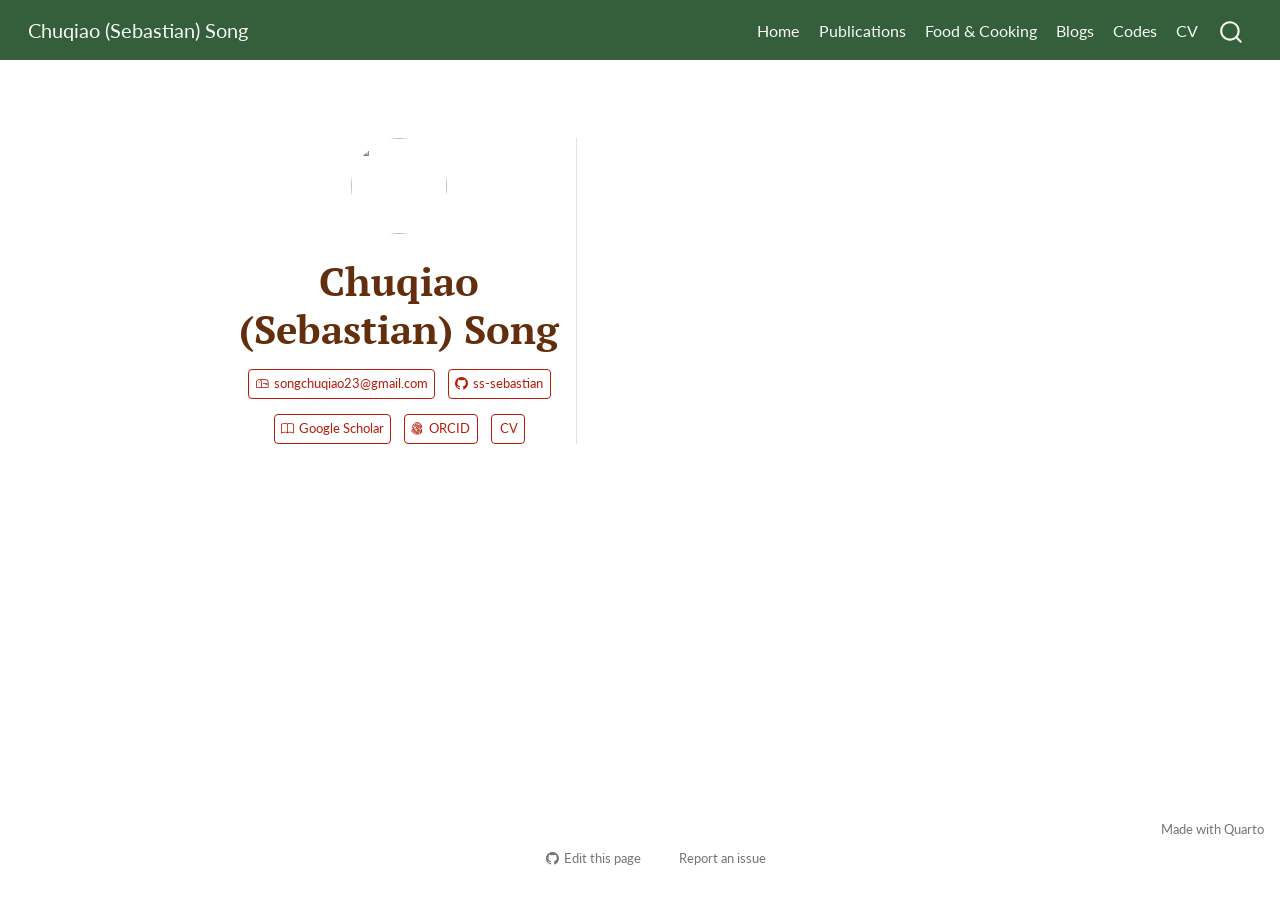
==== docs/index.html @ aba80814 "profile adjusting" ====
<!DOCTYPE html>
<html xmlns="http://www.w3.org/1999/xhtml" lang="en" xml:lang="en"><head>

<meta charset="utf-8">
<meta name="generator" content="quarto-1.8.26">

<meta name="viewport" content="width=device-width, initial-scale=1.0, user-scalable=yes">


<title>Chuqiao (Sebastian) Song</title>
<style>
code{white-space: pre-wrap;}
span.smallcaps{font-variant: small-caps;}
div.columns{display: flex; gap: min(4vw, 1.5em);}
div.column{flex: auto; overflow-x: auto;}
div.hanging-indent{margin-left: 1.5em; text-indent: -1.5em;}
ul.task-list{list-style: none;}
ul.task-list li input[type="checkbox"] {
  width: 0.8em;
  margin: 0 0.8em 0.2em -1em; /* quarto-specific, see https://github.com/quarto-dev/quarto-cli/issues/4556 */ 
  vertical-align: middle;
}
</style>


<script src="site_libs/quarto-nav/quarto-nav.js"></script>
<script src="site_libs/quarto-nav/headroom.min.js"></script>
<script src="site_libs/clipboard/clipboard.min.js"></script>
<script src="site_libs/quarto-search/autocomplete.umd.js"></script>
<script src="site_libs/quarto-search/fuse.min.js"></script>
<script src="site_libs/quarto-search/quarto-search.js"></script>
<meta name="quarto:offset" content="./">
<link href="./images/IMEG_1309.png" rel="icon" type="image/png">
<script src="site_libs/quarto-html/quarto.js" type="module"></script>
<script src="site_libs/quarto-html/tabsets/tabsets.js" type="module"></script>
<script src="site_libs/quarto-html/axe/axe-check.js" type="module"></script>
<script src="site_libs/quarto-html/popper.min.js"></script>
<script src="site_libs/quarto-html/tippy.umd.min.js"></script>
<link href="site_libs/quarto-html/tippy.css" rel="stylesheet">
<link href="site_libs/quarto-html/quarto-syntax-highlighting-2655609e4c4ce2e7dd4199da68fd4791.css" rel="stylesheet" id="quarto-text-highlighting-styles">
<script src="site_libs/bootstrap/bootstrap.min.js"></script>
<link href="site_libs/bootstrap/bootstrap-icons.css" rel="stylesheet">
<link href="site_libs/bootstrap/bootstrap-dcd3f882ce34d46ee7077e423b65942c.min.css" rel="stylesheet" append-hash="true" id="quarto-bootstrap" data-mode="light">
<script id="quarto-search-options" type="application/json">{
  "location": "navbar",
  "copy-button": false,
  "collapse-after": 3,
  "panel-placement": "end",
  "type": "overlay",
  "limit": 50,
  "keyboard-shortcut": [
    "f",
    "/",
    "s"
  ],
  "show-item-context": false,
  "language": {
    "search-no-results-text": "No results",
    "search-matching-documents-text": "matching documents",
    "search-copy-link-title": "Copy link to search",
    "search-hide-matches-text": "Hide additional matches",
    "search-more-match-text": "more match in this document",
    "search-more-matches-text": "more matches in this document",
    "search-clear-button-title": "Clear",
    "search-text-placeholder": "",
    "search-detached-cancel-button-title": "Cancel",
    "search-submit-button-title": "Submit",
    "search-label": "Search"
  }
}</script>


</head>

<body class="nav-fixed fullcontent quarto-light">

<div id="quarto-search-results"></div>
  <header id="quarto-header" class="headroom fixed-top">
    <nav class="navbar navbar-expand-lg " data-bs-theme="dark">
      <div class="navbar-container container-fluid">
      <div class="navbar-brand-container mx-auto">
    <a class="navbar-brand" href="./index.html">
    <span class="navbar-title">Chuqiao (Sebastian) Song</span>
    </a>
  </div>
            <div id="quarto-search" class="" title="Search"></div>
          <button class="navbar-toggler" type="button" data-bs-toggle="collapse" data-bs-target="#navbarCollapse" aria-controls="navbarCollapse" role="menu" aria-expanded="false" aria-label="Toggle navigation" onclick="if (window.quartoToggleHeadroom) { window.quartoToggleHeadroom(); }">
  <span class="navbar-toggler-icon"></span>
</button>
          <div class="collapse navbar-collapse" id="navbarCollapse">
            <ul class="navbar-nav navbar-nav-scroll ms-auto">
  <li class="nav-item">
    <a class="nav-link active" href="./index.html" aria-current="page"> 
<span class="menu-text">Home</span></a>
  </li>  
  <li class="nav-item">
    <a class="nav-link" href="./publications.html"> 
<span class="menu-text">Publications</span></a>
  </li>  
  <li class="nav-item">
    <a class="nav-link" href="./food.html"> 
<span class="menu-text">Food &amp; Cooking</span></a>
  </li>  
  <li class="nav-item">
    <a class="nav-link" href="./blog.html"> 
<span class="menu-text">Blogs</span></a>
  </li>  
  <li class="nav-item">
    <a class="nav-link" href="./codes.html"> 
<span class="menu-text">Codes</span></a>
  </li>  
  <li class="nav-item">
    <a class="nav-link" href="./CV_Chuqiao_SONG_Final.pdf"> 
<span class="menu-text">CV</span></a>
  </li>  
</ul>
          </div> <!-- /navcollapse -->
            <div class="quarto-navbar-tools">
</div>
      </div> <!-- /container-fluid -->
    </nav>
</header>
<!-- content -->
<div id="quarto-content" class="quarto-container page-columns page-rows-contents page-layout-article page-navbar">
<!-- sidebar -->
<!-- margin-sidebar -->
    
<!-- main -->
<main class="content" id="quarto-document-content">




<div class="quarto-about-trestles">
  <div class="about-entity">
    <img src="images/IMG_1309.png" class="about-image
  round " style="height: 6em; width: 6em;">
<header id="title-block-header" class="quarto-title-block default">
<div class="quarto-title">
<h1 class="title">Chuqiao (Sebastian) Song</h1>
</div>
<div class="quarto-title-meta">
  </div>
</header>
    <div class="about-links">
  <a href="mailto:songchuqiao23@gmail.com" class="about-link" rel="" target="">
    <i class="bi bi-mailbox"></i>
     <span class="about-link-text">songchuqiao23@gmail.com</span>
  </a>
  <a href="https://github.com/ss-sebastian" class="about-link" rel="" target="">
    <i class="bi bi-github"></i>
     <span class="about-link-text">ss-sebastian</span>
  </a>
  <a href="https://scholar.google.com/citations?user=WkLFQc0AAAAJ&amp;hl=en" class="about-link" rel="" target="">
    <i class="bi bi-book"></i>
     <span class="about-link-text">Google Scholar</span>
  </a>
  <a href="https://orcid.org/0009-0003-3289-8548" class="about-link" rel="" target="">
    <i class="bi bi-fingerprint"></i>
     <span class="about-link-text">ORCID</span>
  </a>
  <a href="/CV_Chuqiao_SONG_Final.pdf" class="about-link" rel="" target="">
    <i class="bi bi-📝"></i>
     <span class="about-link-text">CV</span>
  </a>
</div>
  </div>
  <div class="about-contents"><div id="hero-heading">
</div></div>
</div>





</main> <!-- /main -->
<script id="quarto-html-after-body" type="application/javascript">
  window.document.addEventListener("DOMContentLoaded", function (event) {
    const isCodeAnnotation = (el) => {
      for (const clz of el.classList) {
        if (clz.startsWith('code-annotation-')) {                     
          return true;
        }
      }
      return false;
    }
    const onCopySuccess = function(e) {
      // button target
      const button = e.trigger;
      // don't keep focus
      button.blur();
      // flash "checked"
      button.classList.add('code-copy-button-checked');
      var currentTitle = button.getAttribute("title");
      button.setAttribute("title", "Copied!");
      let tooltip;
      if (window.bootstrap) {
        button.setAttribute("data-bs-toggle", "tooltip");
        button.setAttribute("data-bs-placement", "left");
        button.setAttribute("data-bs-title", "Copied!");
        tooltip = new bootstrap.Tooltip(button, 
          { trigger: "manual", 
            customClass: "code-copy-button-tooltip",
            offset: [0, -8]});
        tooltip.show();    
      }
      setTimeout(function() {
        if (tooltip) {
          tooltip.hide();
          button.removeAttribute("data-bs-title");
          button.removeAttribute("data-bs-toggle");
          button.removeAttribute("data-bs-placement");
        }
        button.setAttribute("title", currentTitle);
        button.classList.remove('code-copy-button-checked');
      }, 1000);
      // clear code selection
      e.clearSelection();
    }
    const getTextToCopy = function(trigger) {
      const outerScaffold = trigger.parentElement.cloneNode(true);
      const codeEl = outerScaffold.querySelector('code');
      for (const childEl of codeEl.children) {
        if (isCodeAnnotation(childEl)) {
          childEl.remove();
        }
      }
      return codeEl.innerText;
    }
    const clipboard = new window.ClipboardJS('.code-copy-button:not([data-in-quarto-modal])', {
      text: getTextToCopy
    });
    clipboard.on('success', onCopySuccess);
    if (window.document.getElementById('quarto-embedded-source-code-modal')) {
      const clipboardModal = new window.ClipboardJS('.code-copy-button[data-in-quarto-modal]', {
        text: getTextToCopy,
        container: window.document.getElementById('quarto-embedded-source-code-modal')
      });
      clipboardModal.on('success', onCopySuccess);
    }
      var localhostRegex = new RegExp(/^(?:http|https):\/\/localhost\:?[0-9]*\//);
      var mailtoRegex = new RegExp(/^mailto:/);
        var filterRegex = new RegExp("https:\/\/songcssebastian\.github\.io");
      var isInternal = (href) => {
          return filterRegex.test(href) || localhostRegex.test(href) || mailtoRegex.test(href);
      }
      // Inspect non-navigation links and adorn them if external
     var links = window.document.querySelectorAll('a[href]:not(.nav-link):not(.navbar-brand):not(.toc-action):not(.sidebar-link):not(.sidebar-item-toggle):not(.pagination-link):not(.no-external):not([aria-hidden]):not(.dropdown-item):not(.quarto-navigation-tool):not(.about-link)');
      for (var i=0; i<links.length; i++) {
        const link = links[i];
        if (!isInternal(link.href)) {
          // undo the damage that might have been done by quarto-nav.js in the case of
          // links that we want to consider external
          if (link.dataset.originalHref !== undefined) {
            link.href = link.dataset.originalHref;
          }
        }
      }
    function tippyHover(el, contentFn, onTriggerFn, onUntriggerFn) {
      const config = {
        allowHTML: true,
        maxWidth: 500,
        delay: 100,
        arrow: false,
        appendTo: function(el) {
            return el.parentElement;
        },
        interactive: true,
        interactiveBorder: 10,
        theme: 'quarto',
        placement: 'bottom-start',
      };
      if (contentFn) {
        config.content = contentFn;
      }
      if (onTriggerFn) {
        config.onTrigger = onTriggerFn;
      }
      if (onUntriggerFn) {
        config.onUntrigger = onUntriggerFn;
      }
      window.tippy(el, config); 
    }
    const noterefs = window.document.querySelectorAll('a[role="doc-noteref"]');
    for (var i=0; i<noterefs.length; i++) {
      const ref = noterefs[i];
      tippyHover(ref, function() {
        // use id or data attribute instead here
        let href = ref.getAttribute('data-footnote-href') || ref.getAttribute('href');
        try { href = new URL(href).hash; } catch {}
        const id = href.replace(/^#\/?/, "");
        const note = window.document.getElementById(id);
        if (note) {
          return note.innerHTML;
        } else {
          return "";
        }
      });
    }
    const xrefs = window.document.querySelectorAll('a.quarto-xref');
    const processXRef = (id, note) => {
      // Strip column container classes
      const stripColumnClz = (el) => {
        el.classList.remove("page-full", "page-columns");
        if (el.children) {
          for (const child of el.children) {
            stripColumnClz(child);
          }
        }
      }
      stripColumnClz(note)
      if (id === null || id.startsWith('sec-')) {
        // Special case sections, only their first couple elements
        const container = document.createElement("div");
        if (note.children && note.children.length > 2) {
          container.appendChild(note.children[0].cloneNode(true));
          for (let i = 1; i < note.children.length; i++) {
            const child = note.children[i];
            if (child.tagName === "P" && child.innerText === "") {
              continue;
            } else {
              container.appendChild(child.cloneNode(true));
              break;
            }
          }
          if (window.Quarto?.typesetMath) {
            window.Quarto.typesetMath(container);
          }
          return container.innerHTML
        } else {
          if (window.Quarto?.typesetMath) {
            window.Quarto.typesetMath(note);
          }
          return note.innerHTML;
        }
      } else {
        // Remove any anchor links if they are present
        const anchorLink = note.querySelector('a.anchorjs-link');
        if (anchorLink) {
          anchorLink.remove();
        }
        if (window.Quarto?.typesetMath) {
          window.Quarto.typesetMath(note);
        }
        if (note.classList.contains("callout")) {
          return note.outerHTML;
        } else {
          return note.innerHTML;
        }
      }
    }
    for (var i=0; i<xrefs.length; i++) {
      const xref = xrefs[i];
      tippyHover(xref, undefined, function(instance) {
        instance.disable();
        let url = xref.getAttribute('href');
        let hash = undefined; 
        if (url.startsWith('#')) {
          hash = url;
        } else {
          try { hash = new URL(url).hash; } catch {}
        }
        if (hash) {
          const id = hash.replace(/^#\/?/, "");
          const note = window.document.getElementById(id);
          if (note !== null) {
            try {
              const html = processXRef(id, note.cloneNode(true));
              instance.setContent(html);
            } finally {
              instance.enable();
              instance.show();
            }
          } else {
            // See if we can fetch this
            fetch(url.split('#')[0])
            .then(res => res.text())
            .then(html => {
              const parser = new DOMParser();
              const htmlDoc = parser.parseFromString(html, "text/html");
              const note = htmlDoc.getElementById(id);
              if (note !== null) {
                const html = processXRef(id, note);
                instance.setContent(html);
              } 
            }).finally(() => {
              instance.enable();
              instance.show();
            });
          }
        } else {
          // See if we can fetch a full url (with no hash to target)
          // This is a special case and we should probably do some content thinning / targeting
          fetch(url)
          .then(res => res.text())
          .then(html => {
            const parser = new DOMParser();
            const htmlDoc = parser.parseFromString(html, "text/html");
            const note = htmlDoc.querySelector('main.content');
            if (note !== null) {
              // This should only happen for chapter cross references
              // (since there is no id in the URL)
              // remove the first header
              if (note.children.length > 0 && note.children[0].tagName === "HEADER") {
                note.children[0].remove();
              }
              const html = processXRef(null, note);
              instance.setContent(html);
            } 
          }).finally(() => {
            instance.enable();
            instance.show();
          });
        }
      }, function(instance) {
      });
    }
        let selectedAnnoteEl;
        const selectorForAnnotation = ( cell, annotation) => {
          let cellAttr = 'data-code-cell="' + cell + '"';
          let lineAttr = 'data-code-annotation="' +  annotation + '"';
          const selector = 'span[' + cellAttr + '][' + lineAttr + ']';
          return selector;
        }
        const selectCodeLines = (annoteEl) => {
          const doc = window.document;
          const targetCell = annoteEl.getAttribute("data-target-cell");
          const targetAnnotation = annoteEl.getAttribute("data-target-annotation");
          const annoteSpan = window.document.querySelector(selectorForAnnotation(targetCell, targetAnnotation));
          const lines = annoteSpan.getAttribute("data-code-lines").split(",");
          const lineIds = lines.map((line) => {
            return targetCell + "-" + line;
          })
          let top = null;
          let height = null;
          let parent = null;
          if (lineIds.length > 0) {
              //compute the position of the single el (top and bottom and make a div)
              const el = window.document.getElementById(lineIds[0]);
              top = el.offsetTop;
              height = el.offsetHeight;
              parent = el.parentElement.parentElement;
            if (lineIds.length > 1) {
              const lastEl = window.document.getElementById(lineIds[lineIds.length - 1]);
              const bottom = lastEl.offsetTop + lastEl.offsetHeight;
              height = bottom - top;
            }
            if (top !== null && height !== null && parent !== null) {
              // cook up a div (if necessary) and position it 
              let div = window.document.getElementById("code-annotation-line-highlight");
              if (div === null) {
                div = window.document.createElement("div");
                div.setAttribute("id", "code-annotation-line-highlight");
                div.style.position = 'absolute';
                parent.appendChild(div);
              }
              div.style.top = top - 2 + "px";
              div.style.height = height + 4 + "px";
              div.style.left = 0;
              let gutterDiv = window.document.getElementById("code-annotation-line-highlight-gutter");
              if (gutterDiv === null) {
                gutterDiv = window.document.createElement("div");
                gutterDiv.setAttribute("id", "code-annotation-line-highlight-gutter");
                gutterDiv.style.position = 'absolute';
                const codeCell = window.document.getElementById(targetCell);
                const gutter = codeCell.querySelector('.code-annotation-gutter');
                gutter.appendChild(gutterDiv);
              }
              gutterDiv.style.top = top - 2 + "px";
              gutterDiv.style.height = height + 4 + "px";
            }
            selectedAnnoteEl = annoteEl;
          }
        };
        const unselectCodeLines = () => {
          const elementsIds = ["code-annotation-line-highlight", "code-annotation-line-highlight-gutter"];
          elementsIds.forEach((elId) => {
            const div = window.document.getElementById(elId);
            if (div) {
              div.remove();
            }
          });
          selectedAnnoteEl = undefined;
        };
          // Handle positioning of the toggle
      window.addEventListener(
        "resize",
        throttle(() => {
          elRect = undefined;
          if (selectedAnnoteEl) {
            selectCodeLines(selectedAnnoteEl);
          }
        }, 10)
      );
      function throttle(fn, ms) {
      let throttle = false;
      let timer;
        return (...args) => {
          if(!throttle) { // first call gets through
              fn.apply(this, args);
              throttle = true;
          } else { // all the others get throttled
              if(timer) clearTimeout(timer); // cancel #2
              timer = setTimeout(() => {
                fn.apply(this, args);
                timer = throttle = false;
              }, ms);
          }
        };
      }
        // Attach click handler to the DT
        const annoteDls = window.document.querySelectorAll('dt[data-target-cell]');
        for (const annoteDlNode of annoteDls) {
          annoteDlNode.addEventListener('click', (event) => {
            const clickedEl = event.target;
            if (clickedEl !== selectedAnnoteEl) {
              unselectCodeLines();
              const activeEl = window.document.querySelector('dt[data-target-cell].code-annotation-active');
              if (activeEl) {
                activeEl.classList.remove('code-annotation-active');
              }
              selectCodeLines(clickedEl);
              clickedEl.classList.add('code-annotation-active');
            } else {
              // Unselect the line
              unselectCodeLines();
              clickedEl.classList.remove('code-annotation-active');
            }
          });
        }
    const findCites = (el) => {
      const parentEl = el.parentElement;
      if (parentEl) {
        const cites = parentEl.dataset.cites;
        if (cites) {
          return {
            el,
            cites: cites.split(' ')
          };
        } else {
          return findCites(el.parentElement)
        }
      } else {
        return undefined;
      }
    };
    var bibliorefs = window.document.querySelectorAll('a[role="doc-biblioref"]');
    for (var i=0; i<bibliorefs.length; i++) {
      const ref = bibliorefs[i];
      const citeInfo = findCites(ref);
      if (citeInfo) {
        tippyHover(citeInfo.el, function() {
          var popup = window.document.createElement('div');
          citeInfo.cites.forEach(function(cite) {
            var citeDiv = window.document.createElement('div');
            citeDiv.classList.add('hanging-indent');
            citeDiv.classList.add('csl-entry');
            var biblioDiv = window.document.getElementById('ref-' + cite);
            if (biblioDiv) {
              citeDiv.innerHTML = biblioDiv.innerHTML;
            }
            popup.appendChild(citeDiv);
          });
          return popup.innerHTML;
        });
      }
    }
  });
  </script>
</div> <!-- /content -->
<footer class="footer">
  <div class="nav-footer">
    <div class="nav-footer-left">
      &nbsp;
    </div>   
    <div class="nav-footer-center">
      &nbsp;
    <div class="toc-actions"><ul><li><a href="https://github.com/ss-sebastian/sebastian_song_personal_page.github.io/edit/main/index.qmd" class="toc-action"><i class="bi bi-github"></i>Edit this page</a></li><li><a href="https://github.com/ss-sebastian/sebastian_song_personal_page.github.io/issues/new" class="toc-action"><i class="bi empty"></i>Report an issue</a></li></ul></div></div>
    <div class="nav-footer-right">
<p>Made with <a href="https://quarto.org/">Quarto</a><br></p>
</div>
  </div>
</footer>




</body></html>
---- docs/site_libs/quarto-html/tippy.css ----
.tippy-box[data-animation=fade][data-state=hidden]{opacity:0}[data-tippy-root]{max-width:calc(100vw - 10px)}.tippy-box{position:relative;background-color:#333;color:#fff;border-radius:4px;font-size:14px;line-height:1.4;white-space:normal;outline:0;transition-property:transform,visibility,opacity}.tippy-box[data-placement^=top]>.tippy-arrow{bottom:0}.tippy-box[data-placement^=top]>.tippy-arrow:before{bottom:-7px;left:0;border-width:8px 8px 0;border-top-color:initial;transform-origin:center top}.tippy-box[data-placement^=bottom]>.tippy-arrow{top:0}.tippy-box[data-placement^=bottom]>.tippy-arrow:before{top:-7px;left:0;border-width:0 8px 8px;border-bottom-color:initial;transform-origin:center bottom}.tippy-box[data-placement^=left]>.tippy-arrow{right:0}.tippy-box[data-placement^=left]>.tippy-arrow:before{border-width:8px 0 8px 8px;border-left-color:initial;right:-7px;transform-origin:center left}.tippy-box[data-placement^=right]>.tippy-arrow{left:0}.tippy-box[data-placement^=right]>.tippy-arrow:before{left:-7px;border-width:8px 8px 8px 0;border-right-color:initial;transform-origin:center right}.tippy-box[data-inertia][data-state=visible]{transition-timing-function:cubic-bezier(.54,1.5,.38,1.11)}.tippy-arrow{width:16px;height:16px;color:#333}.tippy-arrow:before{content:"";position:absolute;border-color:transparent;border-style:solid}.tippy-content{position:relative;padding:5px 9px;z-index:1}
---- docs/site_libs/quarto-html/quarto-syntax-highlighting-2655609e4c4ce2e7dd4199da68fd4791.css ----
/* quarto syntax highlight colors */
:root {
  --quarto-hl-ot-color: #003B4F;
  --quarto-hl-at-color: #657422;
  --quarto-hl-ss-color: #20794D;
  --quarto-hl-an-color: #5E5E5E;
  --quarto-hl-fu-color: #4758AB;
  --quarto-hl-st-color: #20794D;
  --quarto-hl-cf-color: #003B4F;
  --quarto-hl-op-color: #5E5E5E;
  --quarto-hl-er-color: #AD0000;
  --quarto-hl-bn-color: #AD0000;
  --quarto-hl-al-color: #AD0000;
  --quarto-hl-va-color: #111111;
  --quarto-hl-bu-color: inherit;
  --quarto-hl-ex-color: inherit;
  --quarto-hl-pp-color: #AD0000;
  --quarto-hl-in-color: #5E5E5E;
  --quarto-hl-vs-color: #20794D;
  --quarto-hl-wa-color: #5E5E5E;
  --quarto-hl-do-color: #5E5E5E;
  --quarto-hl-im-color: #00769E;
  --quarto-hl-ch-color: #20794D;
  --quarto-hl-dt-color: #AD0000;
  --quarto-hl-fl-color: #AD0000;
  --quarto-hl-co-color: #5E5E5E;
  --quarto-hl-cv-color: #5E5E5E;
  --quarto-hl-cn-color: #8f5902;
  --quarto-hl-sc-color: #5E5E5E;
  --quarto-hl-dv-color: #AD0000;
  --quarto-hl-kw-color: #003B4F;
}

/* other quarto variables */
:root {
  --quarto-font-monospace: "Source Code Pro", monospace;
}

/* syntax highlight based on Pandoc's rules */
pre > code.sourceCode > span {
  color: #003B4F;
}

code.sourceCode > span {
  color: #003B4F;
}

div.sourceCode,
div.sourceCode pre.sourceCode {
  color: #003B4F;
}

/* Normal */
code span {
  color: #003B4F;
}

/* Alert */
code span.al {
  color: #AD0000;
  font-style: inherit;
}

/* Annotation */
code span.an {
  color: #5E5E5E;
  font-style: inherit;
}

/* Attribute */
code span.at {
  color: #657422;
  font-style: inherit;
}

/* BaseN */
code span.bn {
  color: #AD0000;
  font-style: inherit;
}

/* BuiltIn */
code span.bu {
  font-style: inherit;
}

/* ControlFlow */
code span.cf {
  color: #003B4F;
  font-weight: bold;
  font-style: inherit;
}

/* Char */
code span.ch {
  color: #20794D;
  font-style: inherit;
}

/* Constant */
code span.cn {
  color: #8f5902;
  font-style: inherit;
}

/* Comment */
code span.co {
  color: #5E5E5E;
  font-style: inherit;
}

/* CommentVar */
code span.cv {
  color: #5E5E5E;
  font-style: italic;
}

/* Documentation */
code span.do {
  color: #5E5E5E;
  font-style: italic;
}

/* DataType */
code span.dt {
  color: #AD0000;
  font-style: inherit;
}

/* DecVal */
code span.dv {
  color: #AD0000;
  font-style: inherit;
}

/* Error */
code span.er {
  color: #AD0000;
  font-style: inherit;
}

/* Extension */
code span.ex {
  font-style: inherit;
}

/* Float */
code span.fl {
  color: #AD0000;
  font-style: inherit;
}

/* Function */
code span.fu {
  color: #4758AB;
  font-style: inherit;
}

/* Import */
code span.im {
  color: #00769E;
  font-style: inherit;
}

/* Information */
code span.in {
  color: #5E5E5E;
  font-style: inherit;
}

/* Keyword */
code span.kw {
  color: #003B4F;
  font-weight: bold;
  font-style: inherit;
}

/* Operator */
code span.op {
  color: #5E5E5E;
  font-style: inherit;
}

/* Other */
code span.ot {
  color: #003B4F;
  font-style: inherit;
}

/* Preprocessor */
code span.pp {
  color: #AD0000;
  font-style: inherit;
}

/* SpecialChar */
code span.sc {
  color: #5E5E5E;
  font-style: inherit;
}

/* SpecialString */
code span.ss {
  color: #20794D;
  font-style: inherit;
}

/* String */
code span.st {
  color: #20794D;
  font-style: inherit;
}

/* Variable */
code span.va {
  color: #111111;
  font-style: inherit;
}

/* VerbatimString */
code span.vs {
  color: #20794D;
  font-style: inherit;
}

/* Warning */
code span.wa {
  color: #5E5E5E;
  font-style: italic;
}

.prevent-inlining {
  content: "</";
}

/*# sourceMappingURL=0ddba770f7a41a16e2a82f3df2d36821.css.map */
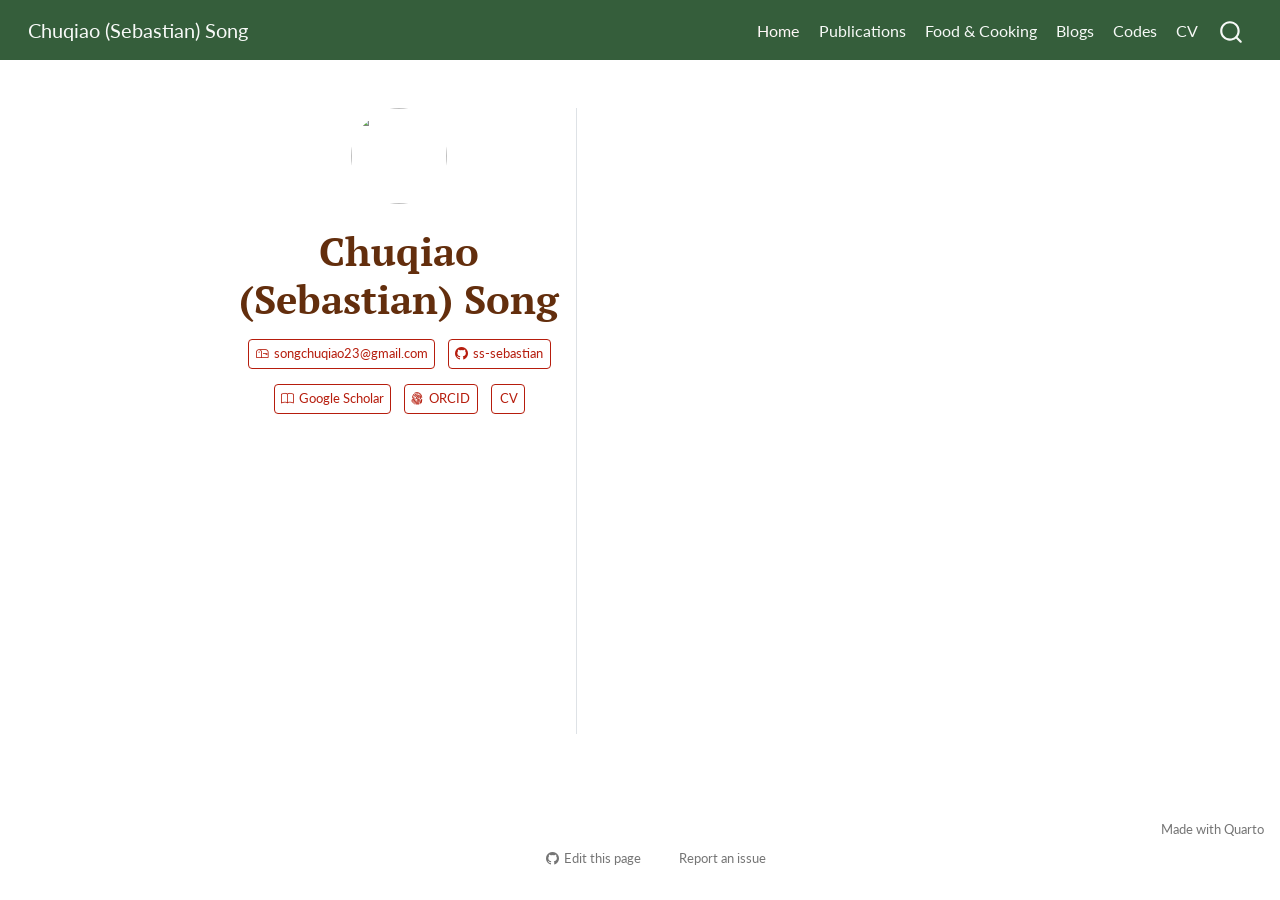
==== commit aee6ba27: "profile" ====
--- a/docs/index.html
+++ b/docs/index.html
@@ -126,14 +126,9 @@
 <!-- margin-sidebar -->
     
 <!-- main -->
-<main class="content" id="quarto-document-content">
-
-
-
-
 <div class="quarto-about-trestles">
   <div class="about-entity">
-    <img src="images/IMG_1309.png" class="about-image
+    <img src="images/IMG_1309.jpg" class="about-image
   round " style="height: 6em; width: 6em;">
 <header id="title-block-header" class="quarto-title-block default">
 <div class="quarto-title">
@@ -165,15 +160,12 @@
   </a>
 </div>
   </div>
-  <div class="about-contents"><div id="hero-heading">
-</div></div>
+  <div class="about-contents"><main class="content" id="quarto-document-content">
+
+
+</main></div>
 </div>
-
-
-
-
-
-</main> <!-- /main -->
+ <!-- /main -->
 <script id="quarto-html-after-body" type="application/javascript">
   window.document.addEventListener("DOMContentLoaded", function (event) {
     const isCodeAnnotation = (el) => {
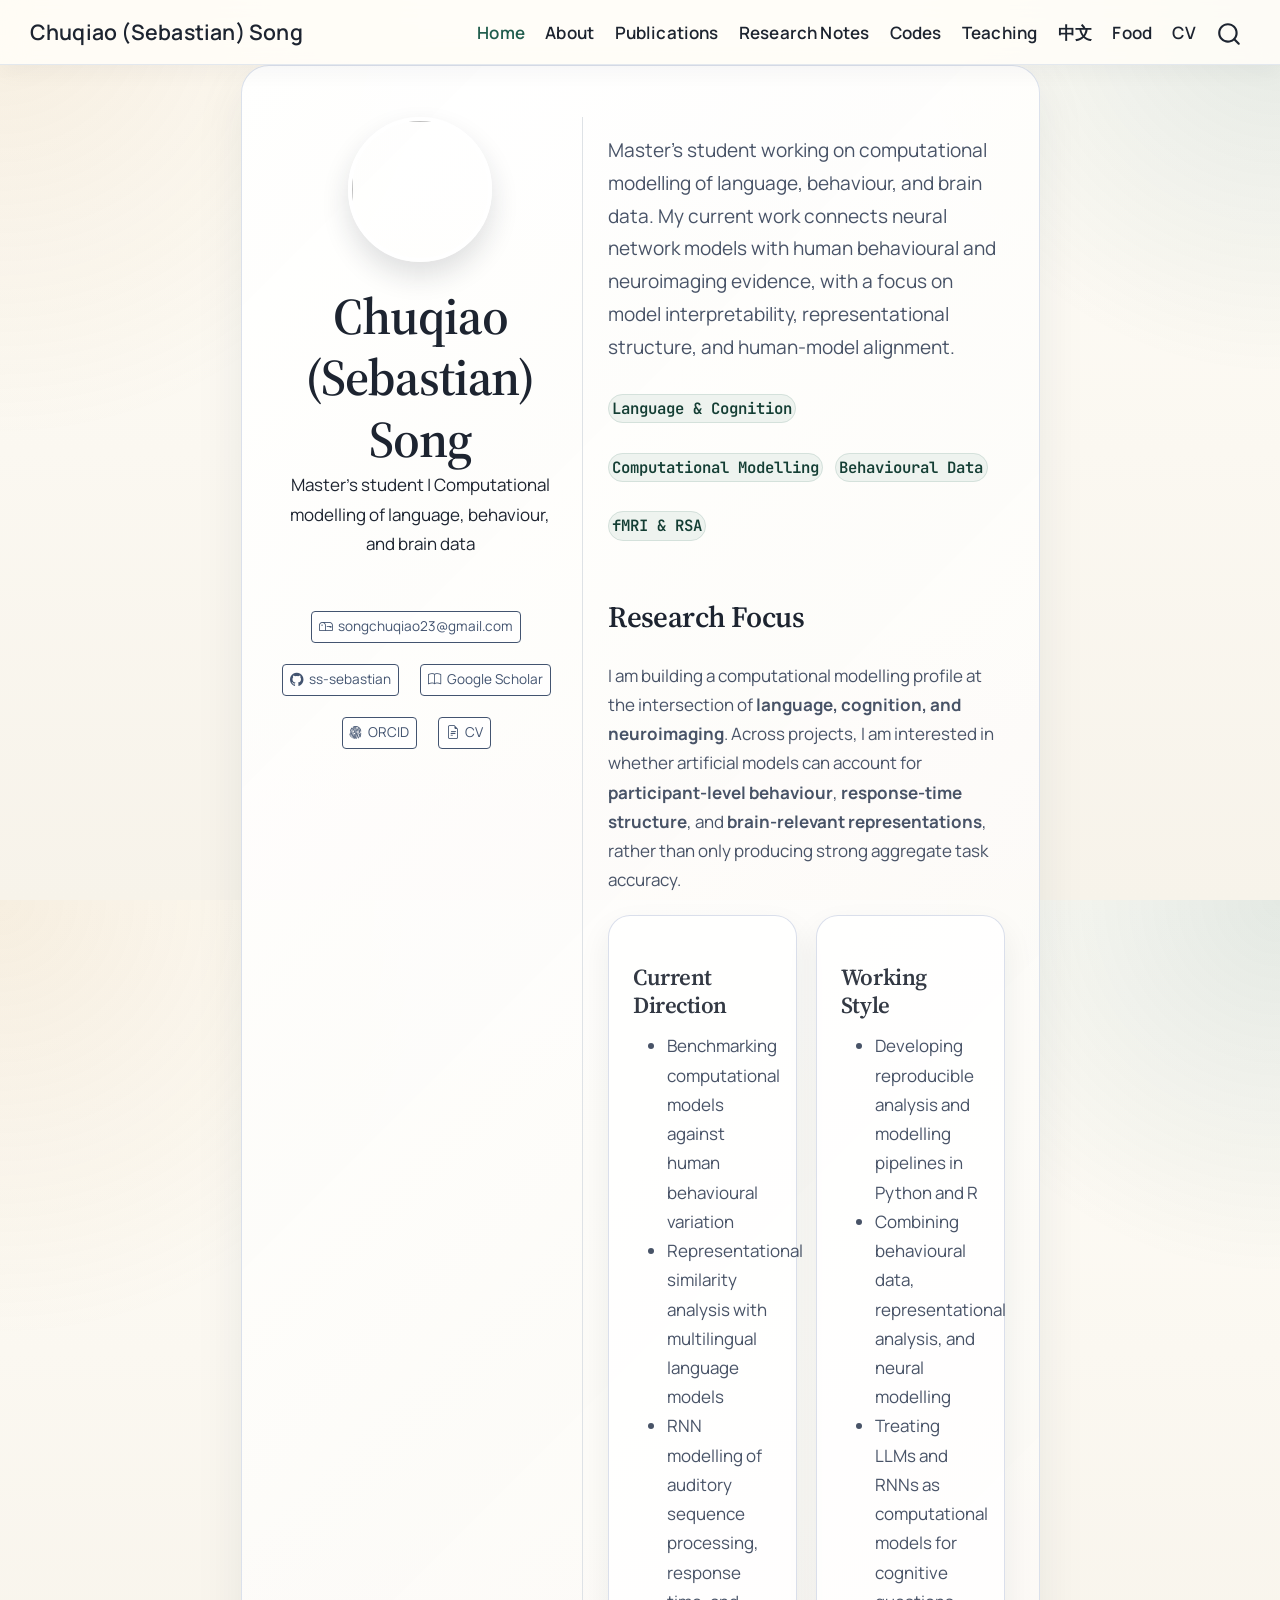
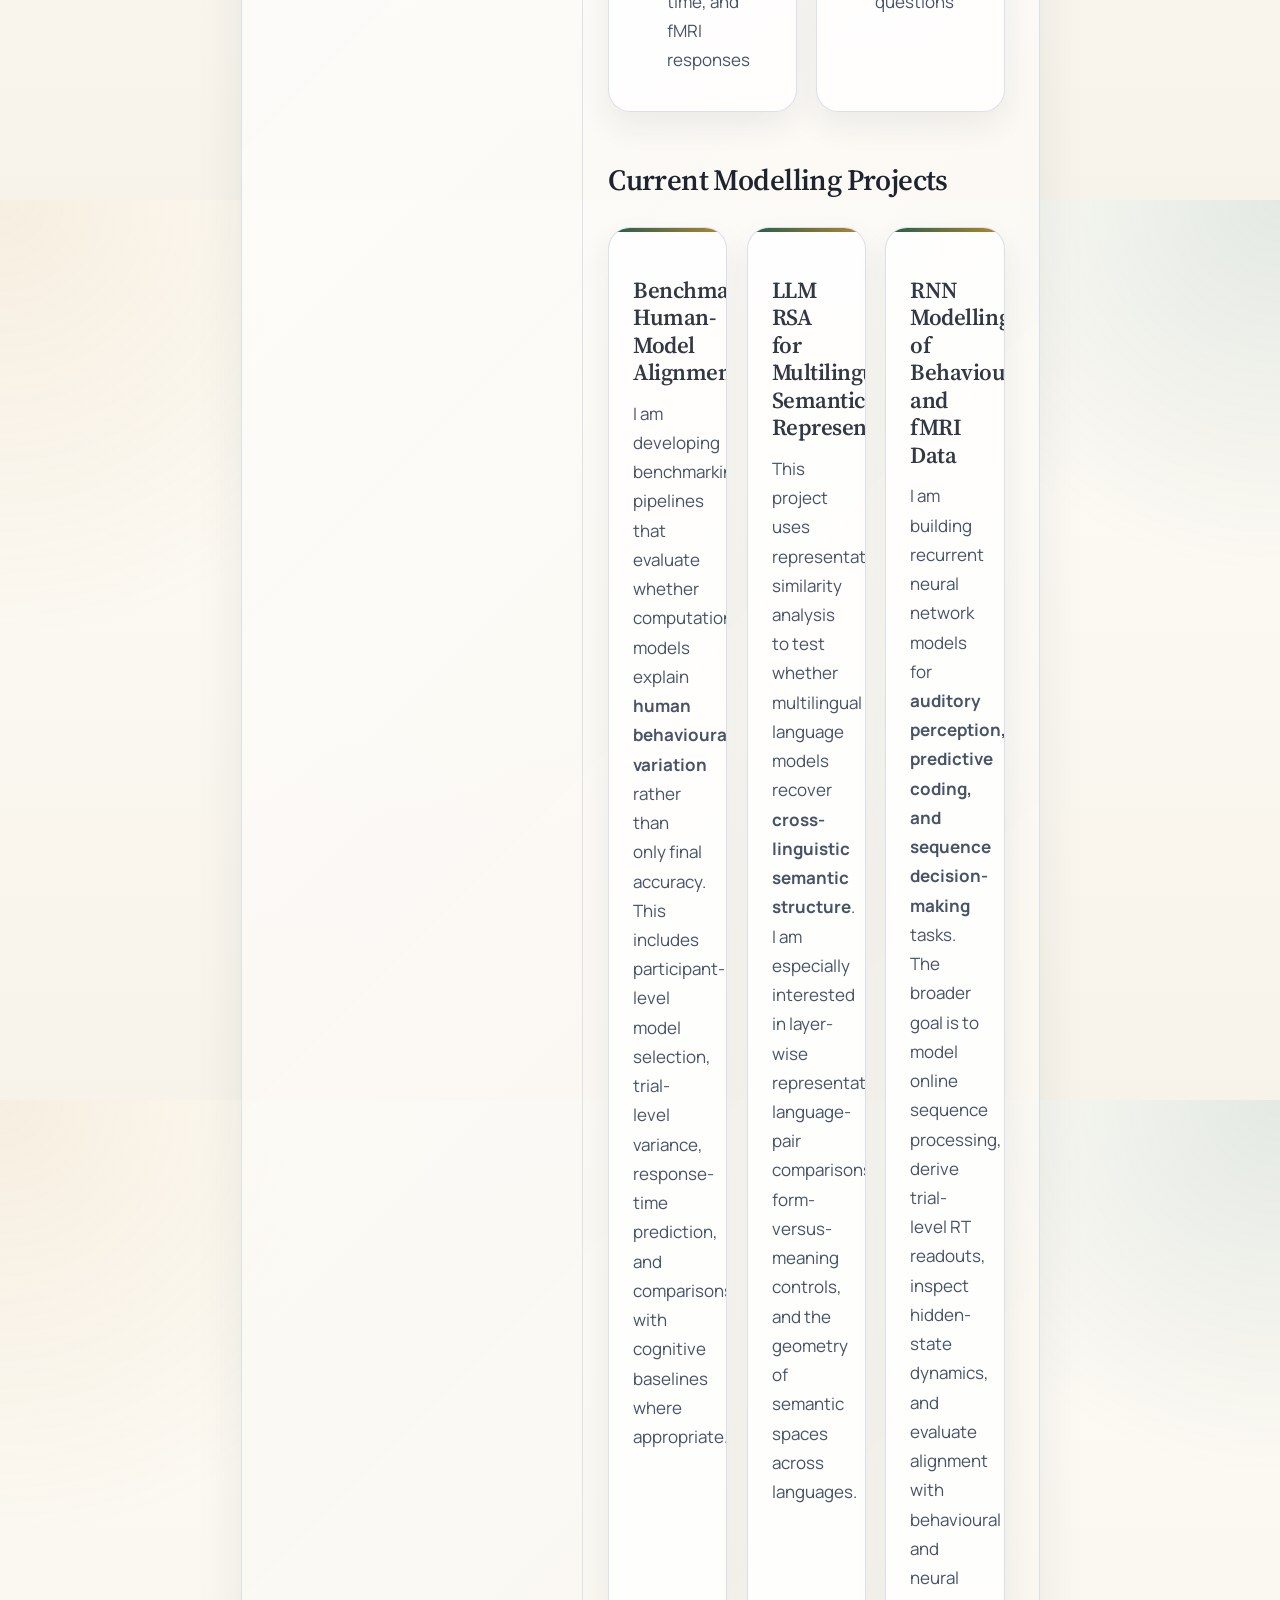
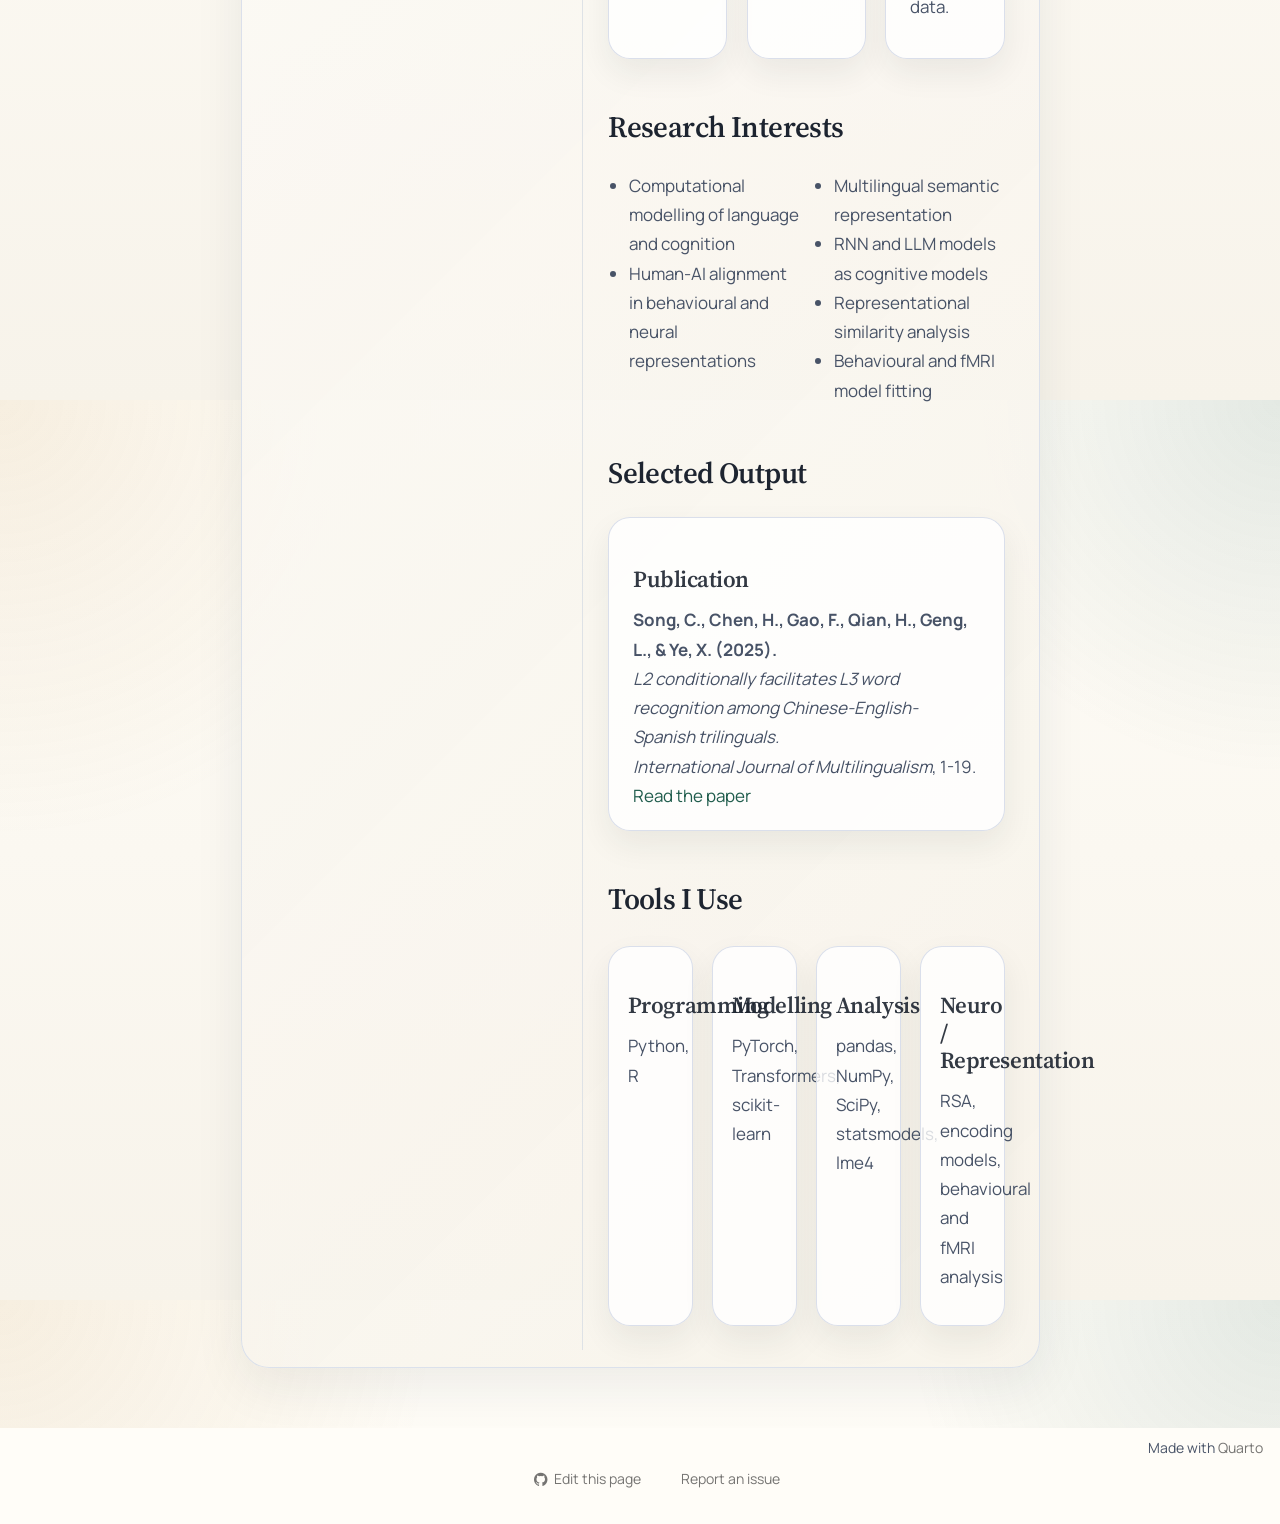
==== commit eb8609a7: "updates" ====
--- a/docs/index.html
+++ b/docs/index.html
@@ -6,6 +6,7 @@
 
 <meta name="viewport" content="width=device-width, initial-scale=1.0, user-scalable=yes">
 
+<meta name="description" content="Master’s student | Computational modelling of language, behaviour, and brain data">
 
 <title>Chuqiao (Sebastian) Song</title>
 <style>
@@ -37,10 +38,10 @@
 <script src="site_libs/quarto-html/popper.min.js"></script>
 <script src="site_libs/quarto-html/tippy.umd.min.js"></script>
 <link href="site_libs/quarto-html/tippy.css" rel="stylesheet">
-<link href="site_libs/quarto-html/quarto-syntax-highlighting-2655609e4c4ce2e7dd4199da68fd4791.css" rel="stylesheet" id="quarto-text-highlighting-styles">
+<link href="site_libs/quarto-html/quarto-syntax-highlighting-4ddf543e2355fdfec88fa953ceab072a.css" rel="stylesheet" id="quarto-text-highlighting-styles">
 <script src="site_libs/bootstrap/bootstrap.min.js"></script>
 <link href="site_libs/bootstrap/bootstrap-icons.css" rel="stylesheet">
-<link href="site_libs/bootstrap/bootstrap-dcd3f882ce34d46ee7077e423b65942c.min.css" rel="stylesheet" append-hash="true" id="quarto-bootstrap" data-mode="light">
+<link href="site_libs/bootstrap/bootstrap-bd5d660374811c8d679b841d93a1e5d9.min.css" rel="stylesheet" append-hash="true" id="quarto-bootstrap" data-mode="light">
 <script id="quarto-search-options" type="application/json">{
   "location": "navbar",
   "copy-button": false,
@@ -94,20 +95,32 @@
 <span class="menu-text">Home</span></a>
   </li>  
   <li class="nav-item">
+    <a class="nav-link" href="./about.html"> 
+<span class="menu-text">About</span></a>
+  </li>  
+  <li class="nav-item">
     <a class="nav-link" href="./publications.html"> 
 <span class="menu-text">Publications</span></a>
   </li>  
   <li class="nav-item">
-    <a class="nav-link" href="./food.html"> 
-<span class="menu-text">Food &amp; Cooking</span></a>
-  </li>  
-  <li class="nav-item">
     <a class="nav-link" href="./blog.html"> 
-<span class="menu-text">Blogs</span></a>
+<span class="menu-text">Research Notes</span></a>
   </li>  
   <li class="nav-item">
     <a class="nav-link" href="./codes.html"> 
 <span class="menu-text">Codes</span></a>
+  </li>  
+  <li class="nav-item">
+    <a class="nav-link" href="./Teaching.html"> 
+<span class="menu-text">Teaching</span></a>
+  </li>  
+  <li class="nav-item">
+    <a class="nav-link" href="./Chinese.html"> 
+<span class="menu-text">中文</span></a>
+  </li>  
+  <li class="nav-item">
+    <a class="nav-link" href="./food.html"> 
+<span class="menu-text">Food</span></a>
   </li>  
   <li class="nav-item">
     <a class="nav-link" href="./CV_Chuqiao_SONG_Final.pdf"> 
@@ -129,10 +142,15 @@
 <div class="quarto-about-trestles">
   <div class="about-entity">
     <img src="images/IMG_1309.jpg" class="about-image
-  round " style="height: 6em; width: 6em;">
+  round " style="height: 8.5em; width: 8.5em;">
 <header id="title-block-header" class="quarto-title-block default">
 <div class="quarto-title">
 <h1 class="title">Chuqiao (Sebastian) Song</h1>
+</div>
+<div>
+  <div class="description">
+    Master’s student | Computational modelling of language, behaviour, and brain data
+  </div>
 </div>
 <div class="quarto-title-meta">
   </div>
@@ -155,14 +173,106 @@
      <span class="about-link-text">ORCID</span>
   </a>
   <a href="/CV_Chuqiao_SONG_Final.pdf" class="about-link" rel="" target="">
-    <i class="bi bi-📝"></i>
+    <i class="bi bi-file-earmark-text"></i>
      <span class="about-link-text">CV</span>
   </a>
 </div>
   </div>
   <div class="about-contents"><main class="content" id="quarto-document-content">
-
-
+<div class="hero-intro">
+<p>Master’s student working on computational modelling of language, behaviour, and brain data. My current work connects neural network models with human behavioural and neuroimaging evidence, with a focus on model interpretability, representational structure, and human-model alignment.</p>
+</div>
+<div class="pill-row">
+<p><code>Language &amp; Cognition</code></p>
+<p><code>Computational Modelling</code></p>
+<p><code>Behavioural Data</code></p>
+<p><code>fMRI &amp; RSA</code></p>
+</div>
+<section id="research-focus" class="level2">
+<h2 data-anchor-id="research-focus">Research Focus</h2>
+<p>I am building a computational modelling profile at the intersection of <strong>language, cognition, and neuroimaging</strong>. Across projects, I am interested in whether artificial models can account for <strong>participant-level behaviour</strong>, <strong>response-time structure</strong>, and <strong>brain-relevant representations</strong>, rather than only producing strong aggregate task accuracy.</p>
+<div class="grid-two">
+<section id="current-direction" class="level3 panel-card">
+<h3 data-anchor-id="current-direction">Current Direction</h3>
+<ul>
+<li>Benchmarking computational models against human behavioural variation</li>
+<li>Representational similarity analysis with multilingual language models</li>
+<li>RNN modelling of auditory sequence processing, response time, and fMRI responses</li>
+</ul>
+</section>
+<section id="working-style" class="level3 panel-card">
+<h3 data-anchor-id="working-style">Working Style</h3>
+<ul>
+<li>Developing reproducible analysis and modelling pipelines in Python and R</li>
+<li>Combining behavioural data, representational analysis, and neural modelling</li>
+<li>Treating LLMs and RNNs as computational models for cognitive questions</li>
+</ul>
+</section>
+</div>
+</section>
+<section id="current-modelling-projects" class="level2">
+<h2 data-anchor-id="current-modelling-projects">Current Modelling Projects</h2>
+<div class="feature-grid">
+<section id="benchmarking-human-model-alignment" class="level3 feature-card">
+<h3 data-anchor-id="benchmarking-human-model-alignment">Benchmarking Human-Model Alignment</h3>
+<p>I am developing benchmarking pipelines that evaluate whether computational models explain <strong>human behavioural variation</strong> rather than only final accuracy. This includes participant-level model selection, trial-level variance, response-time prediction, and comparisons with cognitive baselines where appropriate.</p>
+</section>
+<section id="llm-rsa-for-multilingual-semantic-representation" class="level3 feature-card">
+<h3 data-anchor-id="llm-rsa-for-multilingual-semantic-representation">LLM RSA for Multilingual Semantic Representation</h3>
+<p>This project uses representational similarity analysis to test whether multilingual language models recover <strong>cross-linguistic semantic structure</strong>. I am especially interested in layer-wise representations, language-pair comparisons, form-versus-meaning controls, and the geometry of semantic spaces across languages.</p>
+</section>
+<section id="rnn-modelling-of-behavioural-and-fmri-data" class="level3 feature-card">
+<h3 data-anchor-id="rnn-modelling-of-behavioural-and-fmri-data">RNN Modelling of Behavioural and fMRI Data</h3>
+<p>I am building recurrent neural network models for <strong>auditory perception, predictive coding, and sequence decision-making</strong> tasks. The broader goal is to model online sequence processing, derive trial-level RT readouts, inspect hidden-state dynamics, and evaluate alignment with behavioural and neural data.</p>
+</section>
+</div>
+</section>
+<section id="research-interests" class="level2">
+<h2 data-anchor-id="research-interests">Research Interests</h2>
+<div class="interest-list">
+<ul>
+<li>Computational modelling of language and cognition</li>
+<li>Human-AI alignment in behavioural and neural representations</li>
+<li>Multilingual semantic representation</li>
+<li>RNN and LLM models as cognitive models</li>
+<li>Representational similarity analysis</li>
+<li>Behavioural and fMRI model fitting</li>
+</ul>
+</div>
+</section>
+<section id="selected-output" class="level2">
+<h2 data-anchor-id="selected-output">Selected Output</h2>
+<section id="publication" class="level3 panel-card publication-card">
+<h3 data-anchor-id="publication">Publication</h3>
+<p><strong>Song, C., Chen, H., Gao, F., Qian, H., Geng, L., &amp; Ye, X. (2025).</strong><br>
+<em>L2 conditionally facilitates L3 word recognition among Chinese-English-Spanish trilinguals.</em><br>
+<em>International Journal of Multilingualism</em>, 1-19.<br>
+<a href="publications/L2_primes_L3.pdf">Read the paper</a></p>
+</section>
+</section>
+<section id="tools-i-use" class="level2">
+<h2 data-anchor-id="tools-i-use">Tools I Use</h2>
+<div class="tool-grid">
+<section id="programming" class="level3 tool-card">
+<h3 data-anchor-id="programming">Programming</h3>
+<p>Python, R</p>
+</section>
+<section id="modelling" class="level3 tool-card">
+<h3 data-anchor-id="modelling">Modelling</h3>
+<p>PyTorch, Transformers, scikit-learn</p>
+</section>
+<section id="analysis" class="level3 tool-card">
+<h3 data-anchor-id="analysis">Analysis</h3>
+<p>pandas, NumPy, SciPy, statsmodels, lme4</p>
+</section>
+<section id="neuro-representation" class="level3 tool-card">
+<h3 data-anchor-id="neuro-representation">Neuro / Representation</h3>
+<p>RSA, encoding models, behavioural and fMRI analysis</p>
+</section>
+</div>
+
+
+</section>
 </main></div>
 </div>
  <!-- /main -->
@@ -567,7 +677,7 @@
     </div>   
     <div class="nav-footer-center">
       &nbsp;
-    <div class="toc-actions"><ul><li><a href="https://github.com/ss-sebastian/sebastian_song_personal_page.github.io/edit/main/index.qmd" class="toc-action"><i class="bi bi-github"></i>Edit this page</a></li><li><a href="https://github.com/ss-sebastian/sebastian_song_personal_page.github.io/issues/new" class="toc-action"><i class="bi empty"></i>Report an issue</a></li></ul></div></div>
+    <div class="toc-actions"><ul><li><a href="https://github.com/ss-sebastian/songcssebastian.github.io/edit/main/index.qmd" class="toc-action"><i class="bi bi-github"></i>Edit this page</a></li><li><a href="https://github.com/ss-sebastian/songcssebastian.github.io/issues/new" class="toc-action"><i class="bi empty"></i>Report an issue</a></li></ul></div></div>
     <div class="nav-footer-right">
 <p>Made with <a href="https://quarto.org/">Quarto</a><br></p>
 </div>
--- a/docs/site_libs/quarto-html/quarto-syntax-highlighting-4ddf543e2355fdfec88fa953ceab072a.css
+++ b/docs/site_libs/quarto-html/quarto-syntax-highlighting-4ddf543e2355fdfec88fa953ceab072a.css
@@ -0,0 +1,236 @@
+/* quarto syntax highlight colors */
+:root {
+  --quarto-hl-ot-color: #003B4F;
+  --quarto-hl-at-color: #657422;
+  --quarto-hl-ss-color: #20794D;
+  --quarto-hl-an-color: #5E5E5E;
+  --quarto-hl-fu-color: #4758AB;
+  --quarto-hl-st-color: #20794D;
+  --quarto-hl-cf-color: #003B4F;
+  --quarto-hl-op-color: #5E5E5E;
+  --quarto-hl-er-color: #AD0000;
+  --quarto-hl-bn-color: #AD0000;
+  --quarto-hl-al-color: #AD0000;
+  --quarto-hl-va-color: #111111;
+  --quarto-hl-bu-color: inherit;
+  --quarto-hl-ex-color: inherit;
+  --quarto-hl-pp-color: #AD0000;
+  --quarto-hl-in-color: #5E5E5E;
+  --quarto-hl-vs-color: #20794D;
+  --quarto-hl-wa-color: #5E5E5E;
+  --quarto-hl-do-color: #5E5E5E;
+  --quarto-hl-im-color: #00769E;
+  --quarto-hl-ch-color: #20794D;
+  --quarto-hl-dt-color: #AD0000;
+  --quarto-hl-fl-color: #AD0000;
+  --quarto-hl-co-color: #5E5E5E;
+  --quarto-hl-cv-color: #5E5E5E;
+  --quarto-hl-cn-color: #8f5902;
+  --quarto-hl-sc-color: #5E5E5E;
+  --quarto-hl-dv-color: #AD0000;
+  --quarto-hl-kw-color: #003B4F;
+}
+
+/* other quarto variables */
+:root {
+  --quarto-font-monospace: "JetBrains Mono", monospace;
+}
+
+/* syntax highlight based on Pandoc's rules */
+pre > code.sourceCode > span {
+  color: #003B4F;
+}
+
+code.sourceCode > span {
+  color: #003B4F;
+}
+
+div.sourceCode,
+div.sourceCode pre.sourceCode {
+  color: #003B4F;
+}
+
+/* Normal */
+code span {
+  color: #003B4F;
+}
+
+/* Alert */
+code span.al {
+  color: #AD0000;
+  font-style: inherit;
+}
+
+/* Annotation */
+code span.an {
+  color: #5E5E5E;
+  font-style: inherit;
+}
+
+/* Attribute */
+code span.at {
+  color: #657422;
+  font-style: inherit;
+}
+
+/* BaseN */
+code span.bn {
+  color: #AD0000;
+  font-style: inherit;
+}
+
+/* BuiltIn */
+code span.bu {
+  font-style: inherit;
+}
+
+/* ControlFlow */
+code span.cf {
+  color: #003B4F;
+  font-weight: bold;
+  font-style: inherit;
+}
+
+/* Char */
+code span.ch {
+  color: #20794D;
+  font-style: inherit;
+}
+
+/* Constant */
+code span.cn {
+  color: #8f5902;
+  font-style: inherit;
+}
+
+/* Comment */
+code span.co {
+  color: #5E5E5E;
+  font-style: inherit;
+}
+
+/* CommentVar */
+code span.cv {
+  color: #5E5E5E;
+  font-style: italic;
+}
+
+/* Documentation */
+code span.do {
+  color: #5E5E5E;
+  font-style: italic;
+}
+
+/* DataType */
+code span.dt {
+  color: #AD0000;
+  font-style: inherit;
+}
+
+/* DecVal */
+code span.dv {
+  color: #AD0000;
+  font-style: inherit;
+}
+
+/* Error */
+code span.er {
+  color: #AD0000;
+  font-style: inherit;
+}
+
+/* Extension */
+code span.ex {
+  font-style: inherit;
+}
+
+/* Float */
+code span.fl {
+  color: #AD0000;
+  font-style: inherit;
+}
+
+/* Function */
+code span.fu {
+  color: #4758AB;
+  font-style: inherit;
+}
+
+/* Import */
+code span.im {
+  color: #00769E;
+  font-style: inherit;
+}
+
+/* Information */
+code span.in {
+  color: #5E5E5E;
+  font-style: inherit;
+}
+
+/* Keyword */
+code span.kw {
+  color: #003B4F;
+  font-weight: bold;
+  font-style: inherit;
+}
+
+/* Operator */
+code span.op {
+  color: #5E5E5E;
+  font-style: inherit;
+}
+
+/* Other */
+code span.ot {
+  color: #003B4F;
+  font-style: inherit;
+}
+
+/* Preprocessor */
+code span.pp {
+  color: #AD0000;
+  font-style: inherit;
+}
+
+/* SpecialChar */
+code span.sc {
+  color: #5E5E5E;
+  font-style: inherit;
+}
+
+/* SpecialString */
+code span.ss {
+  color: #20794D;
+  font-style: inherit;
+}
+
+/* String */
+code span.st {
+  color: #20794D;
+  font-style: inherit;
+}
+
+/* Variable */
+code span.va {
+  color: #111111;
+  font-style: inherit;
+}
+
+/* VerbatimString */
+code span.vs {
+  color: #20794D;
+  font-style: inherit;
+}
+
+/* Warning */
+code span.wa {
+  color: #5E5E5E;
+  font-style: italic;
+}
+
+.prevent-inlining {
+  content: "</";
+}
+
+/*# sourceMappingURL=32a84a2d81f7d394713ad9b09d28c170.css.map */
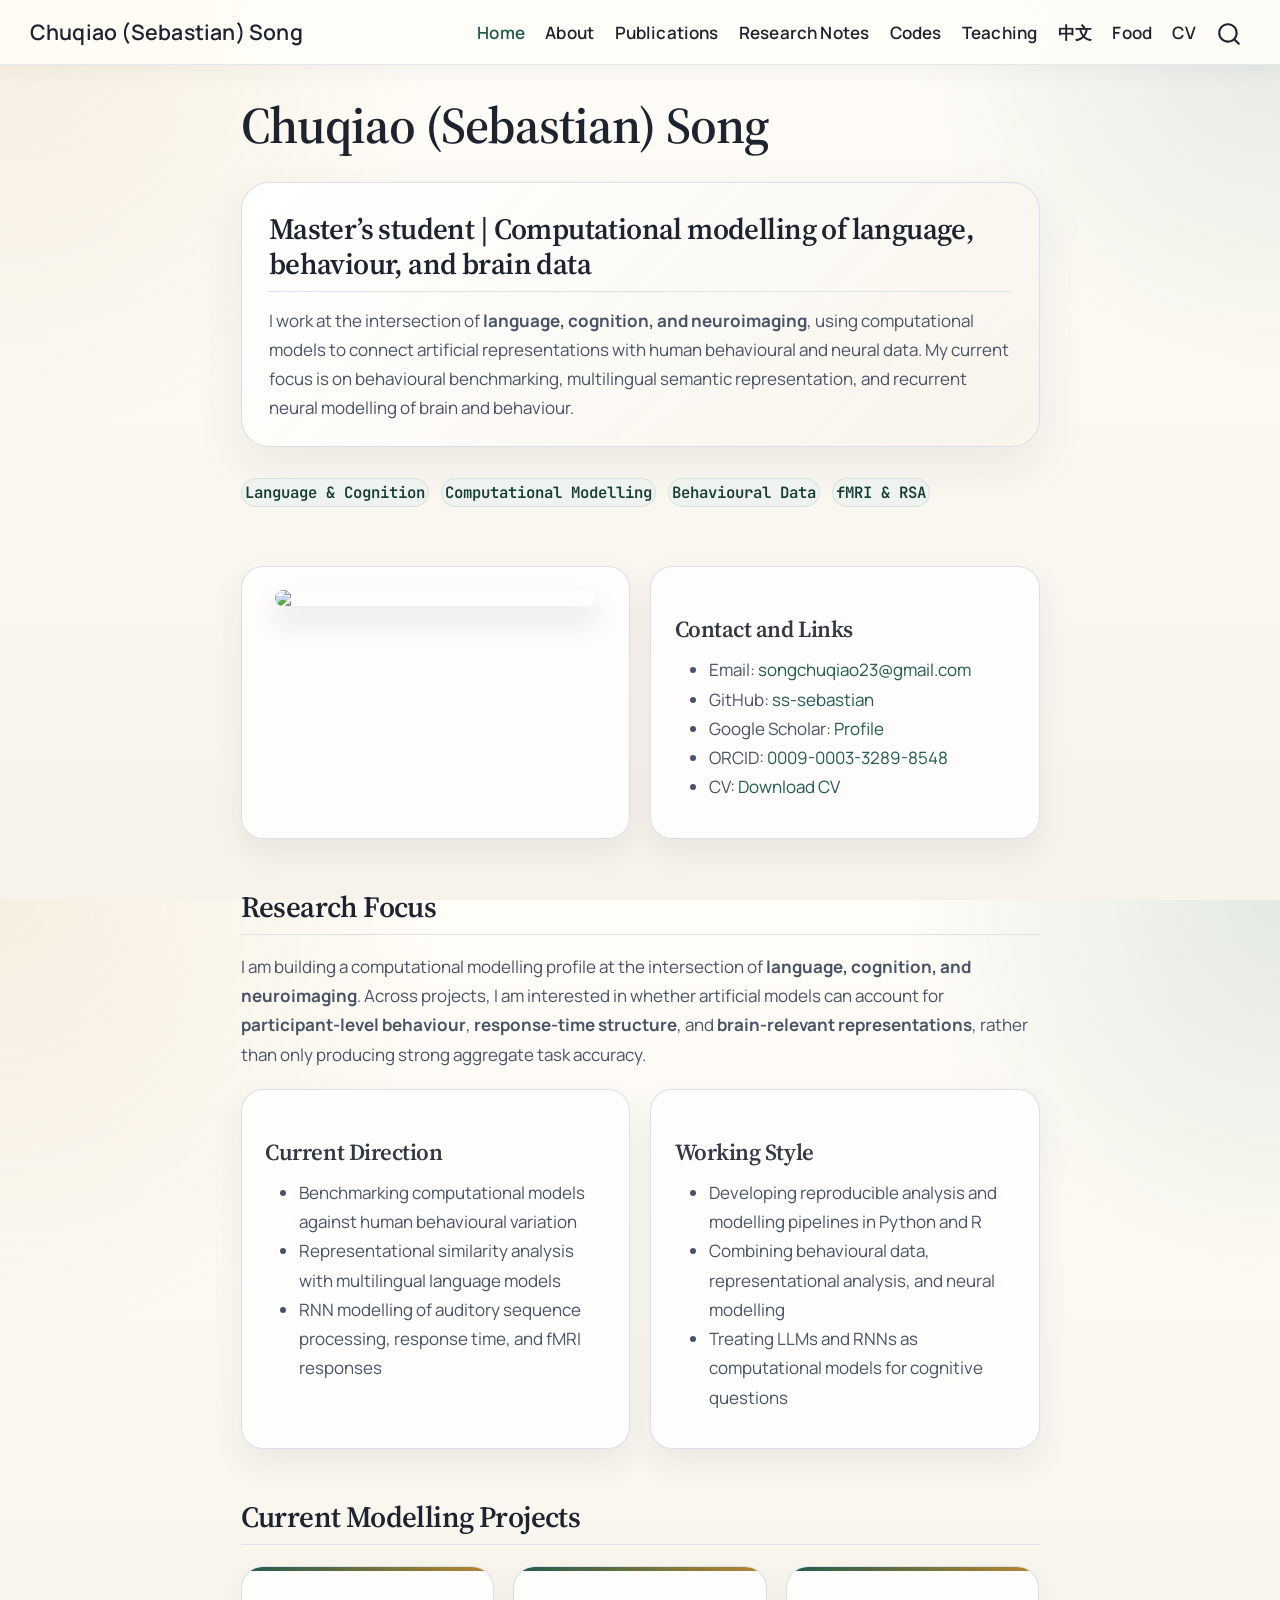
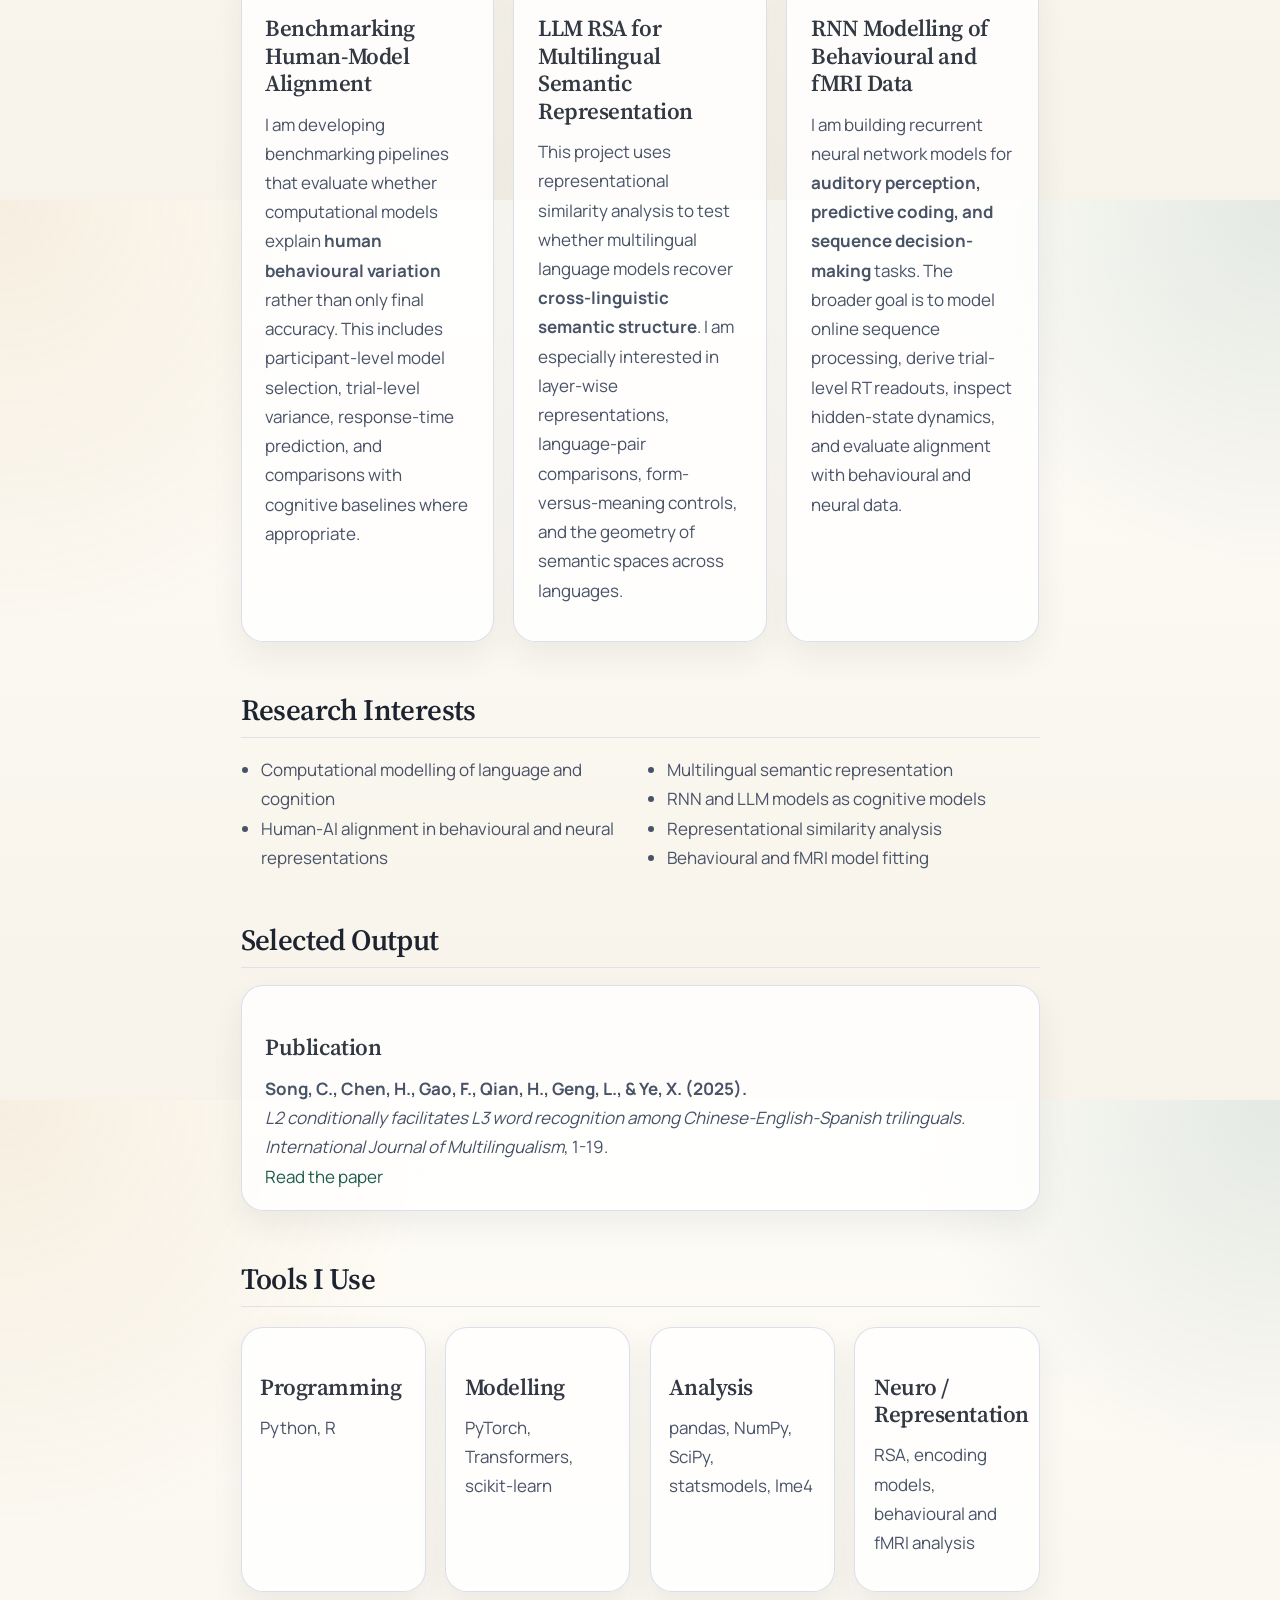
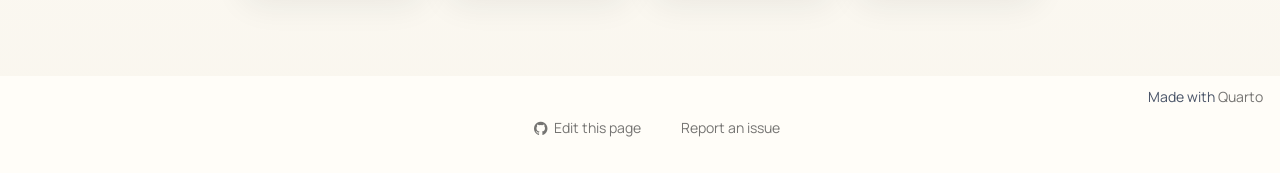
==== commit a5f20833: "editted home and publication" ====
--- a/docs/index.html
+++ b/docs/index.html
@@ -6,7 +6,6 @@
 
 <meta name="viewport" content="width=device-width, initial-scale=1.0, user-scalable=yes">
 
-<meta name="description" content="Master’s student | Computational modelling of language, behaviour, and brain data">
 
 <title>Chuqiao (Sebastian) Song</title>
 <style>
@@ -37,11 +36,12 @@
 <script src="site_libs/quarto-html/axe/axe-check.js" type="module"></script>
 <script src="site_libs/quarto-html/popper.min.js"></script>
 <script src="site_libs/quarto-html/tippy.umd.min.js"></script>
+<script src="site_libs/quarto-html/anchor.min.js"></script>
 <link href="site_libs/quarto-html/tippy.css" rel="stylesheet">
 <link href="site_libs/quarto-html/quarto-syntax-highlighting-4ddf543e2355fdfec88fa953ceab072a.css" rel="stylesheet" id="quarto-text-highlighting-styles">
 <script src="site_libs/bootstrap/bootstrap.min.js"></script>
 <link href="site_libs/bootstrap/bootstrap-icons.css" rel="stylesheet">
-<link href="site_libs/bootstrap/bootstrap-bd5d660374811c8d679b841d93a1e5d9.min.css" rel="stylesheet" append-hash="true" id="quarto-bootstrap" data-mode="light">
+<link href="site_libs/bootstrap/bootstrap-930364ebd90552664cc9534774249234.min.css" rel="stylesheet" append-hash="true" id="quarto-bootstrap" data-mode="light">
 <script id="quarto-search-options" type="application/json">{
   "location": "navbar",
   "copy-button": false,
@@ -139,61 +139,58 @@
 <!-- margin-sidebar -->
     
 <!-- main -->
-<div class="quarto-about-trestles">
-  <div class="about-entity">
-    <img src="images/IMG_1309.jpg" class="about-image
-  round " style="height: 8.5em; width: 8.5em;">
+<main class="content" id="quarto-document-content">
+
 <header id="title-block-header" class="quarto-title-block default">
 <div class="quarto-title">
 <h1 class="title">Chuqiao (Sebastian) Song</h1>
 </div>
-<div>
-  <div class="description">
-    Master’s student | Computational modelling of language, behaviour, and brain data
+
+
+
+<div class="quarto-title-meta">
+
+    
+  
+    
   </div>
-</div>
-<div class="quarto-title-meta">
-  </div>
+  
+
+
 </header>
-    <div class="about-links">
-  <a href="mailto:songchuqiao23@gmail.com" class="about-link" rel="" target="">
-    <i class="bi bi-mailbox"></i>
-     <span class="about-link-text">songchuqiao23@gmail.com</span>
-  </a>
-  <a href="https://github.com/ss-sebastian" class="about-link" rel="" target="">
-    <i class="bi bi-github"></i>
-     <span class="about-link-text">ss-sebastian</span>
-  </a>
-  <a href="https://scholar.google.com/citations?user=WkLFQc0AAAAJ&amp;hl=en" class="about-link" rel="" target="">
-    <i class="bi bi-book"></i>
-     <span class="about-link-text">Google Scholar</span>
-  </a>
-  <a href="https://orcid.org/0009-0003-3289-8548" class="about-link" rel="" target="">
-    <i class="bi bi-fingerprint"></i>
-     <span class="about-link-text">ORCID</span>
-  </a>
-  <a href="/CV_Chuqiao_SONG_Final.pdf" class="about-link" rel="" target="">
-    <i class="bi bi-file-earmark-text"></i>
-     <span class="about-link-text">CV</span>
-  </a>
-</div>
-  </div>
-  <div class="about-contents"><main class="content" id="quarto-document-content">
-<div class="hero-intro">
-<p>Master’s student working on computational modelling of language, behaviour, and brain data. My current work connects neural network models with human behavioural and neuroimaging evidence, with a focus on model interpretability, representational structure, and human-model alignment.</p>
-</div>
+
+
+<section id="masters-student-computational-modelling-of-language-behaviour-and-brain-data" class="level2 page-hero">
+<h2 class="anchored" data-anchor-id="masters-student-computational-modelling-of-language-behaviour-and-brain-data">Master’s student | Computational modelling of language, behaviour, and brain data</h2>
+<p>I work at the intersection of <strong>language, cognition, and neuroimaging</strong>, using computational models to connect artificial representations with human behavioural and neural data. My current focus is on behavioural benchmarking, multilingual semantic representation, and recurrent neural modelling of brain and behaviour.</p>
+</section>
 <div class="pill-row">
 <p><code>Language &amp; Cognition</code></p>
 <p><code>Computational Modelling</code></p>
 <p><code>Behavioural Data</code></p>
 <p><code>fMRI &amp; RSA</code></p>
 </div>
+<div class="grid-two">
+<div class="panel-card">
+<p><img src="images/IMG_1309.jpg" class="img-fluid profile-image"></p>
+</div>
+<section id="contact-and-links" class="level3 panel-card">
+<h3 class="anchored" data-anchor-id="contact-and-links">Contact and Links</h3>
+<ul>
+<li>Email: <a href="mailto:songchuqiao23@gmail.com">songchuqiao23@gmail.com</a></li>
+<li>GitHub: <a href="https://github.com/ss-sebastian">ss-sebastian</a></li>
+<li>Google Scholar: <a href="https://scholar.google.com/citations?user=WkLFQc0AAAAJ&amp;hl=en">Profile</a></li>
+<li>ORCID: <a href="https://orcid.org/0009-0003-3289-8548">0009-0003-3289-8548</a></li>
+<li>CV: <a href="CV_Chuqiao_SONG_Final.pdf">Download CV</a></li>
+</ul>
+</section>
+</div>
 <section id="research-focus" class="level2">
-<h2 data-anchor-id="research-focus">Research Focus</h2>
+<h2 class="anchored" data-anchor-id="research-focus">Research Focus</h2>
 <p>I am building a computational modelling profile at the intersection of <strong>language, cognition, and neuroimaging</strong>. Across projects, I am interested in whether artificial models can account for <strong>participant-level behaviour</strong>, <strong>response-time structure</strong>, and <strong>brain-relevant representations</strong>, rather than only producing strong aggregate task accuracy.</p>
 <div class="grid-two">
 <section id="current-direction" class="level3 panel-card">
-<h3 data-anchor-id="current-direction">Current Direction</h3>
+<h3 class="anchored" data-anchor-id="current-direction">Current Direction</h3>
 <ul>
 <li>Benchmarking computational models against human behavioural variation</li>
 <li>Representational similarity analysis with multilingual language models</li>
@@ -201,7 +198,7 @@
 </ul>
 </section>
 <section id="working-style" class="level3 panel-card">
-<h3 data-anchor-id="working-style">Working Style</h3>
+<h3 class="anchored" data-anchor-id="working-style">Working Style</h3>
 <ul>
 <li>Developing reproducible analysis and modelling pipelines in Python and R</li>
 <li>Combining behavioural data, representational analysis, and neural modelling</li>
@@ -211,24 +208,24 @@
 </div>
 </section>
 <section id="current-modelling-projects" class="level2">
-<h2 data-anchor-id="current-modelling-projects">Current Modelling Projects</h2>
+<h2 class="anchored" data-anchor-id="current-modelling-projects">Current Modelling Projects</h2>
 <div class="feature-grid">
 <section id="benchmarking-human-model-alignment" class="level3 feature-card">
-<h3 data-anchor-id="benchmarking-human-model-alignment">Benchmarking Human-Model Alignment</h3>
+<h3 class="anchored" data-anchor-id="benchmarking-human-model-alignment">Benchmarking Human-Model Alignment</h3>
 <p>I am developing benchmarking pipelines that evaluate whether computational models explain <strong>human behavioural variation</strong> rather than only final accuracy. This includes participant-level model selection, trial-level variance, response-time prediction, and comparisons with cognitive baselines where appropriate.</p>
 </section>
 <section id="llm-rsa-for-multilingual-semantic-representation" class="level3 feature-card">
-<h3 data-anchor-id="llm-rsa-for-multilingual-semantic-representation">LLM RSA for Multilingual Semantic Representation</h3>
+<h3 class="anchored" data-anchor-id="llm-rsa-for-multilingual-semantic-representation">LLM RSA for Multilingual Semantic Representation</h3>
 <p>This project uses representational similarity analysis to test whether multilingual language models recover <strong>cross-linguistic semantic structure</strong>. I am especially interested in layer-wise representations, language-pair comparisons, form-versus-meaning controls, and the geometry of semantic spaces across languages.</p>
 </section>
 <section id="rnn-modelling-of-behavioural-and-fmri-data" class="level3 feature-card">
-<h3 data-anchor-id="rnn-modelling-of-behavioural-and-fmri-data">RNN Modelling of Behavioural and fMRI Data</h3>
+<h3 class="anchored" data-anchor-id="rnn-modelling-of-behavioural-and-fmri-data">RNN Modelling of Behavioural and fMRI Data</h3>
 <p>I am building recurrent neural network models for <strong>auditory perception, predictive coding, and sequence decision-making</strong> tasks. The broader goal is to model online sequence processing, derive trial-level RT readouts, inspect hidden-state dynamics, and evaluate alignment with behavioural and neural data.</p>
 </section>
 </div>
 </section>
 <section id="research-interests" class="level2">
-<h2 data-anchor-id="research-interests">Research Interests</h2>
+<h2 class="anchored" data-anchor-id="research-interests">Research Interests</h2>
 <div class="interest-list">
 <ul>
 <li>Computational modelling of language and cognition</li>
@@ -241,9 +238,9 @@
 </div>
 </section>
 <section id="selected-output" class="level2">
-<h2 data-anchor-id="selected-output">Selected Output</h2>
+<h2 class="anchored" data-anchor-id="selected-output">Selected Output</h2>
 <section id="publication" class="level3 panel-card publication-card">
-<h3 data-anchor-id="publication">Publication</h3>
+<h3 class="anchored" data-anchor-id="publication">Publication</h3>
 <p><strong>Song, C., Chen, H., Gao, F., Qian, H., Geng, L., &amp; Ye, X. (2025).</strong><br>
 <em>L2 conditionally facilitates L3 word recognition among Chinese-English-Spanish trilinguals.</em><br>
 <em>International Journal of Multilingualism</em>, 1-19.<br>
@@ -251,33 +248,39 @@
 </section>
 </section>
 <section id="tools-i-use" class="level2">
-<h2 data-anchor-id="tools-i-use">Tools I Use</h2>
+<h2 class="anchored" data-anchor-id="tools-i-use">Tools I Use</h2>
 <div class="tool-grid">
 <section id="programming" class="level3 tool-card">
-<h3 data-anchor-id="programming">Programming</h3>
+<h3 class="anchored" data-anchor-id="programming">Programming</h3>
 <p>Python, R</p>
 </section>
 <section id="modelling" class="level3 tool-card">
-<h3 data-anchor-id="modelling">Modelling</h3>
+<h3 class="anchored" data-anchor-id="modelling">Modelling</h3>
 <p>PyTorch, Transformers, scikit-learn</p>
 </section>
 <section id="analysis" class="level3 tool-card">
-<h3 data-anchor-id="analysis">Analysis</h3>
+<h3 class="anchored" data-anchor-id="analysis">Analysis</h3>
 <p>pandas, NumPy, SciPy, statsmodels, lme4</p>
 </section>
 <section id="neuro-representation" class="level3 tool-card">
-<h3 data-anchor-id="neuro-representation">Neuro / Representation</h3>
+<h3 class="anchored" data-anchor-id="neuro-representation">Neuro / Representation</h3>
 <p>RSA, encoding models, behavioural and fMRI analysis</p>
 </section>
 </div>
 
 
 </section>
-</main></div>
-</div>
- <!-- /main -->
+
+</main> <!-- /main -->
 <script id="quarto-html-after-body" type="application/javascript">
   window.document.addEventListener("DOMContentLoaded", function (event) {
+    const icon = "";
+    const anchorJS = new window.AnchorJS();
+    anchorJS.options = {
+      placement: 'right',
+      icon: icon
+    };
+    anchorJS.add('.anchored');
     const isCodeAnnotation = (el) => {
       for (const clz of el.classList) {
         if (clz.startsWith('code-annotation-')) {                     
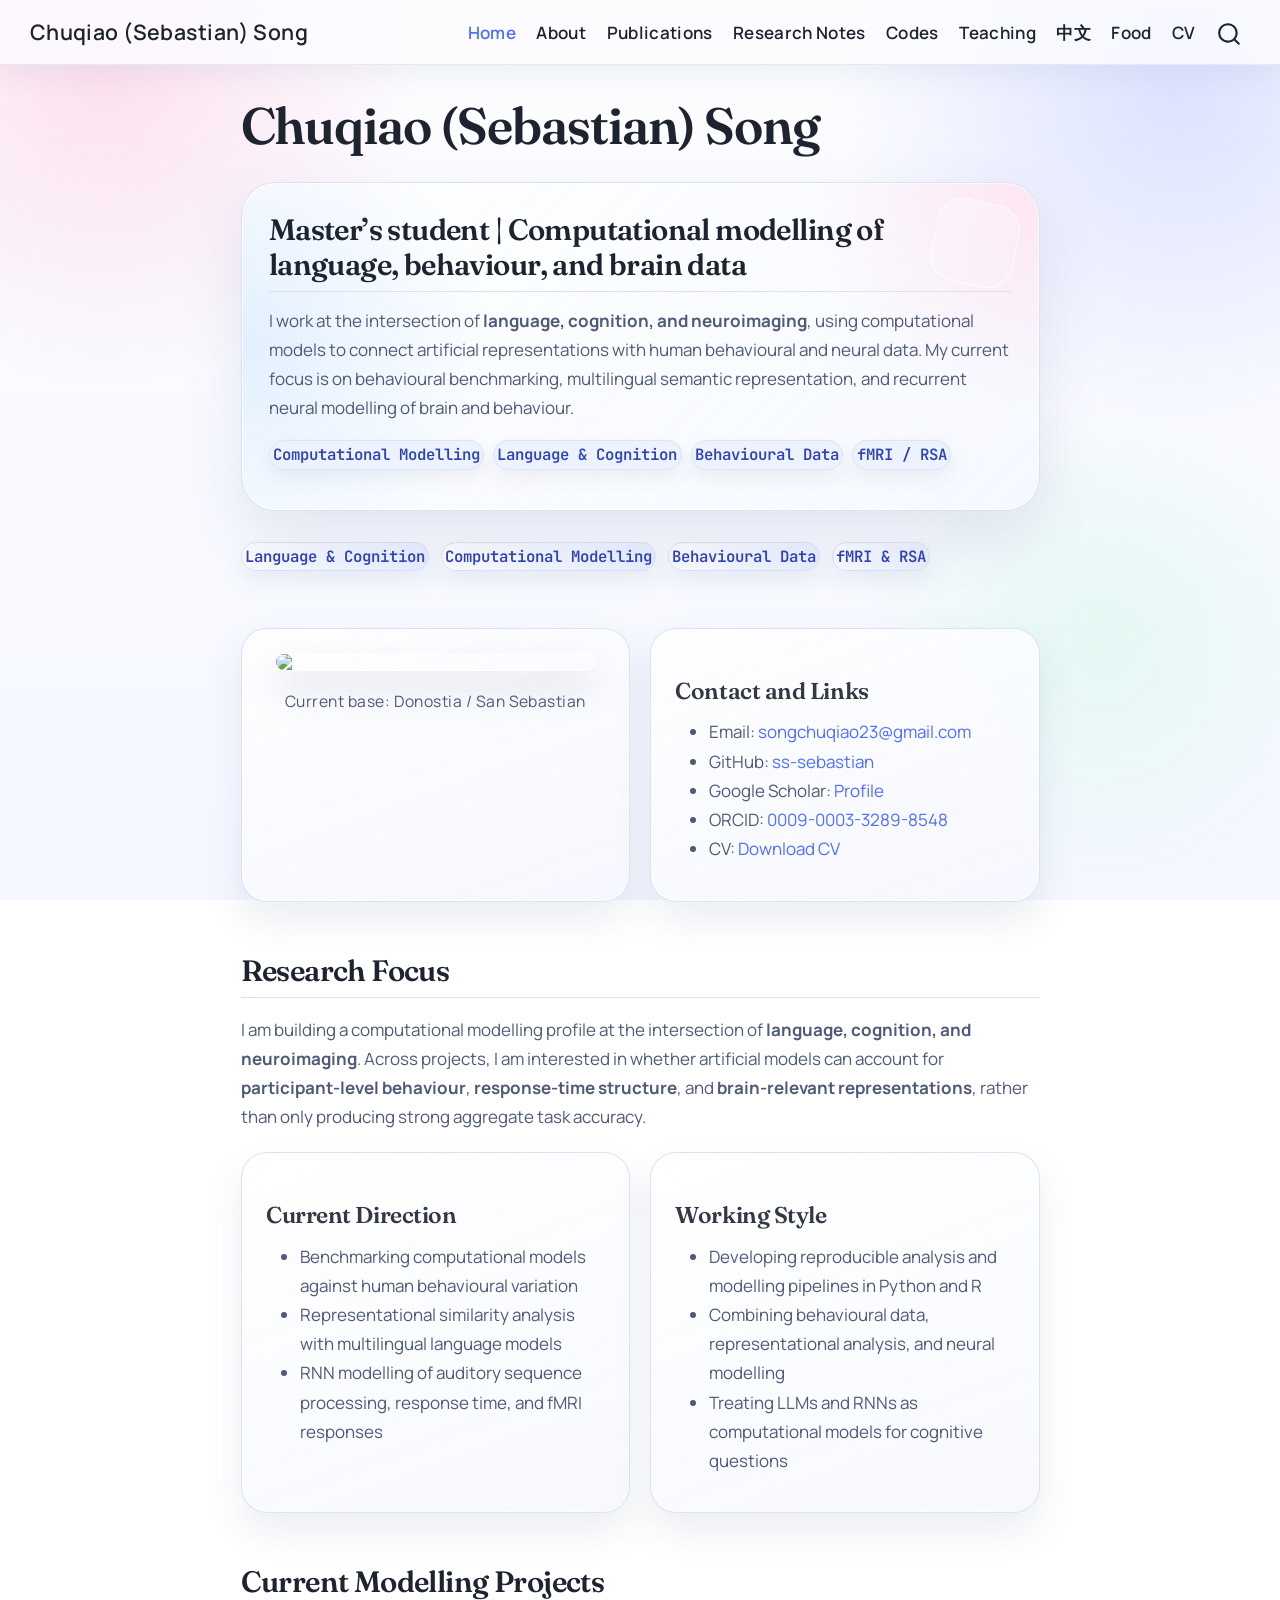
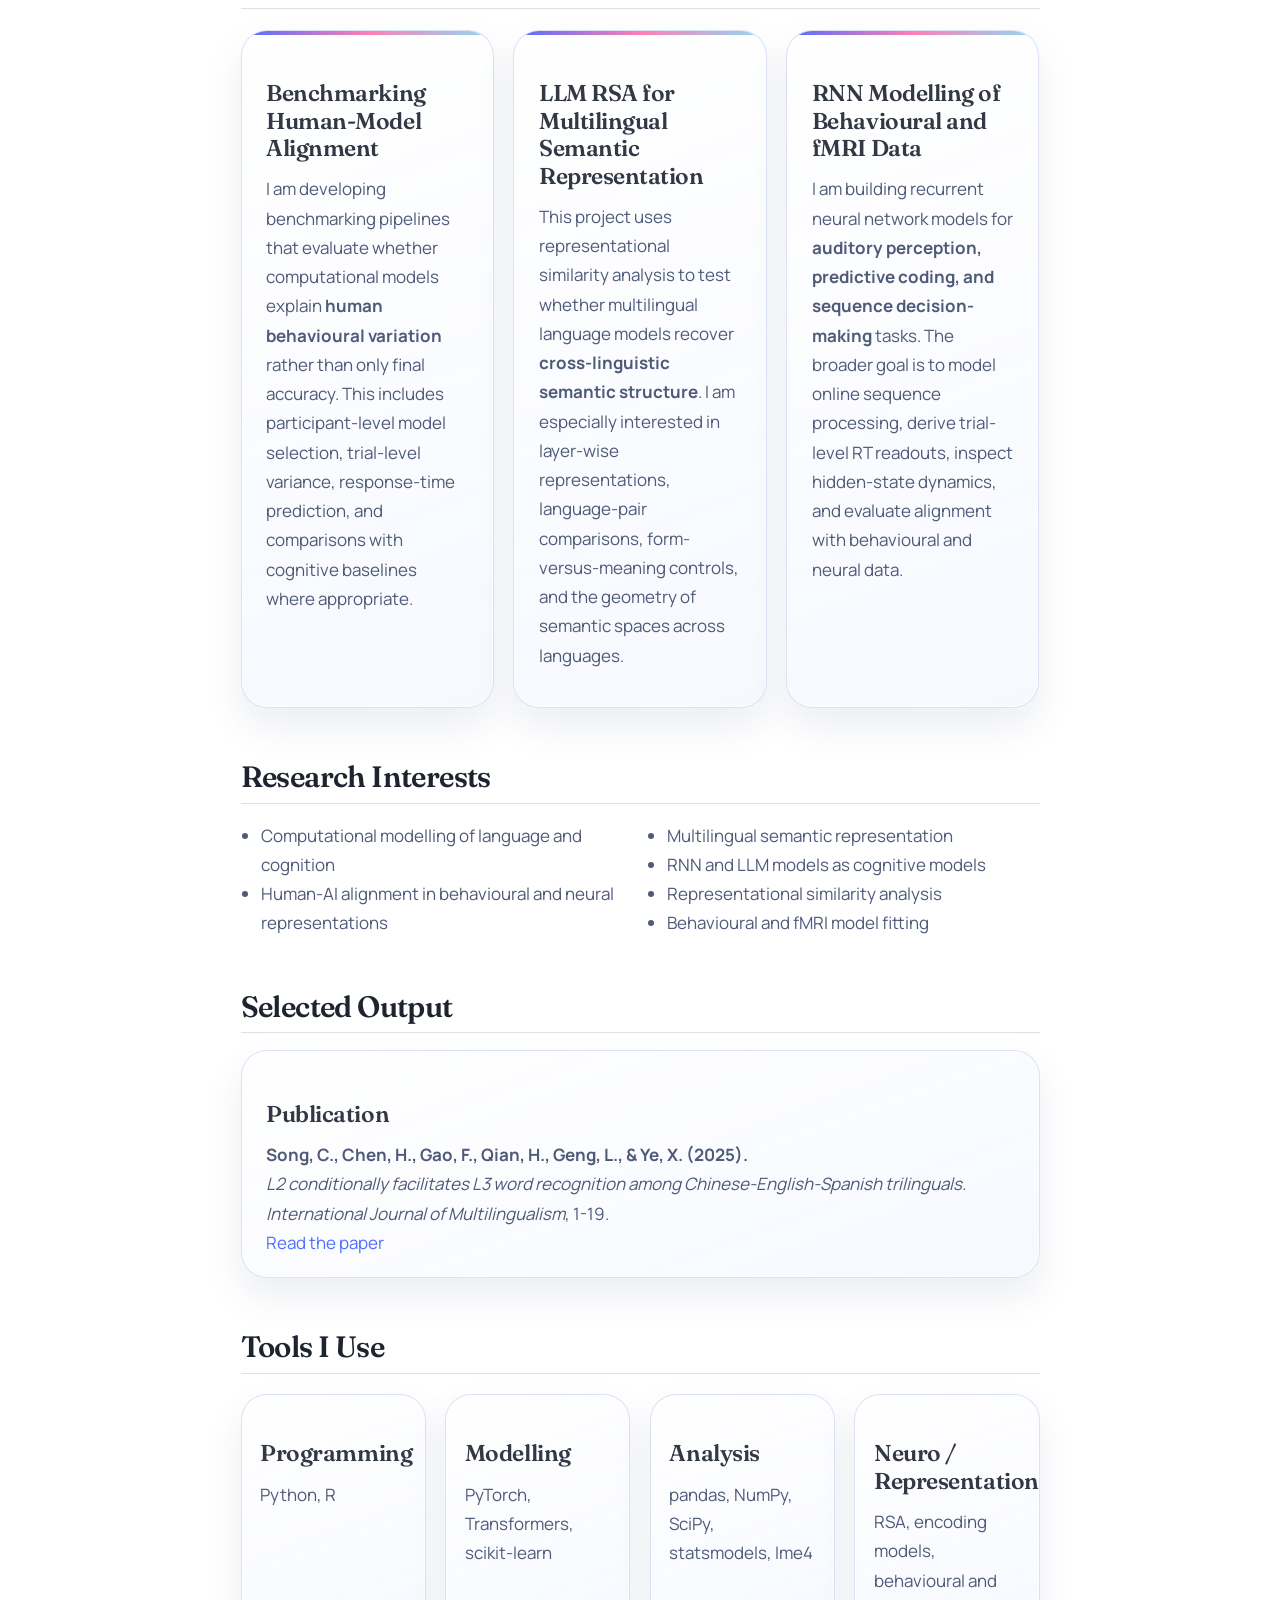
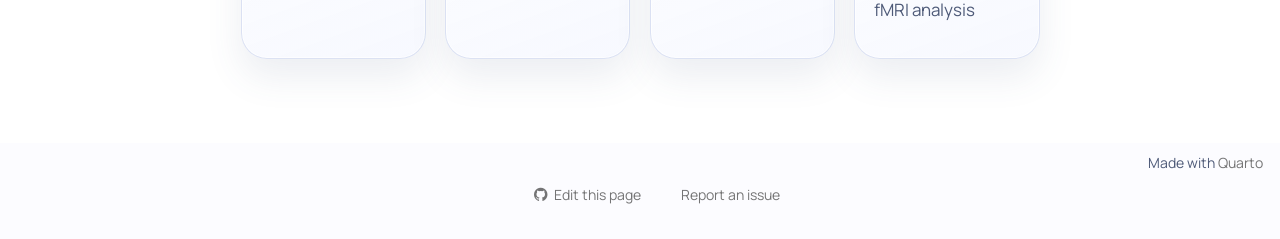
==== commit 2be95338: "njs" ====
--- a/docs/index.html
+++ b/docs/index.html
@@ -41,7 +41,7 @@
 <link href="site_libs/quarto-html/quarto-syntax-highlighting-4ddf543e2355fdfec88fa953ceab072a.css" rel="stylesheet" id="quarto-text-highlighting-styles">
 <script src="site_libs/bootstrap/bootstrap.min.js"></script>
 <link href="site_libs/bootstrap/bootstrap-icons.css" rel="stylesheet">
-<link href="site_libs/bootstrap/bootstrap-930364ebd90552664cc9534774249234.min.css" rel="stylesheet" append-hash="true" id="quarto-bootstrap" data-mode="light">
+<link href="site_libs/bootstrap/bootstrap-049806b92d24795d61b7be0728e8c678.min.css" rel="stylesheet" append-hash="true" id="quarto-bootstrap" data-mode="light">
 <script id="quarto-search-options" type="application/json">{
   "location": "navbar",
   "copy-button": false,
@@ -163,6 +163,12 @@
 <section id="masters-student-computational-modelling-of-language-behaviour-and-brain-data" class="level2 page-hero">
 <h2 class="anchored" data-anchor-id="masters-student-computational-modelling-of-language-behaviour-and-brain-data">Master’s student | Computational modelling of language, behaviour, and brain data</h2>
 <p>I work at the intersection of <strong>language, cognition, and neuroimaging</strong>, using computational models to connect artificial representations with human behavioural and neural data. My current focus is on behavioural benchmarking, multilingual semantic representation, and recurrent neural modelling of brain and behaviour.</p>
+<div class="hero-meta">
+<p><code>Computational Modelling</code></p>
+<p><code>Language &amp; Cognition</code></p>
+<p><code>Behavioural Data</code></p>
+<p><code>fMRI / RSA</code></p>
+</div>
 </section>
 <div class="pill-row">
 <p><code>Language &amp; Cognition</code></p>
@@ -173,6 +179,9 @@
 <div class="grid-two">
 <div class="panel-card">
 <p><img src="images/IMG_1309.jpg" class="img-fluid profile-image"></p>
+<div class="photo-note">
+<p>Current base: Donostia / San Sebastian</p>
+</div>
 </div>
 <section id="contact-and-links" class="level3 panel-card">
 <h3 class="anchored" data-anchor-id="contact-and-links">Contact and Links</h3>
@@ -345,7 +354,7 @@
     }
       var localhostRegex = new RegExp(/^(?:http|https):\/\/localhost\:?[0-9]*\//);
       var mailtoRegex = new RegExp(/^mailto:/);
-        var filterRegex = new RegExp("https:\/\/songcssebastian\.github\.io");
+        var filterRegex = new RegExp("https:\/\/ss-sebastian\.github\.io");
       var isInternal = (href) => {
           return filterRegex.test(href) || localhostRegex.test(href) || mailtoRegex.test(href);
       }
@@ -680,7 +689,7 @@
     </div>   
     <div class="nav-footer-center">
       &nbsp;
-    <div class="toc-actions"><ul><li><a href="https://github.com/ss-sebastian/songcssebastian.github.io/edit/main/index.qmd" class="toc-action"><i class="bi bi-github"></i>Edit this page</a></li><li><a href="https://github.com/ss-sebastian/songcssebastian.github.io/issues/new" class="toc-action"><i class="bi empty"></i>Report an issue</a></li></ul></div></div>
+    <div class="toc-actions"><ul><li><a href="https://github.com/ss-sebastian/ss-sebastian.github.io/edit/main/index.qmd" class="toc-action"><i class="bi bi-github"></i>Edit this page</a></li><li><a href="https://github.com/ss-sebastian/ss-sebastian.github.io/issues/new" class="toc-action"><i class="bi empty"></i>Report an issue</a></li></ul></div></div>
     <div class="nav-footer-right">
 <p>Made with <a href="https://quarto.org/">Quarto</a><br></p>
 </div>
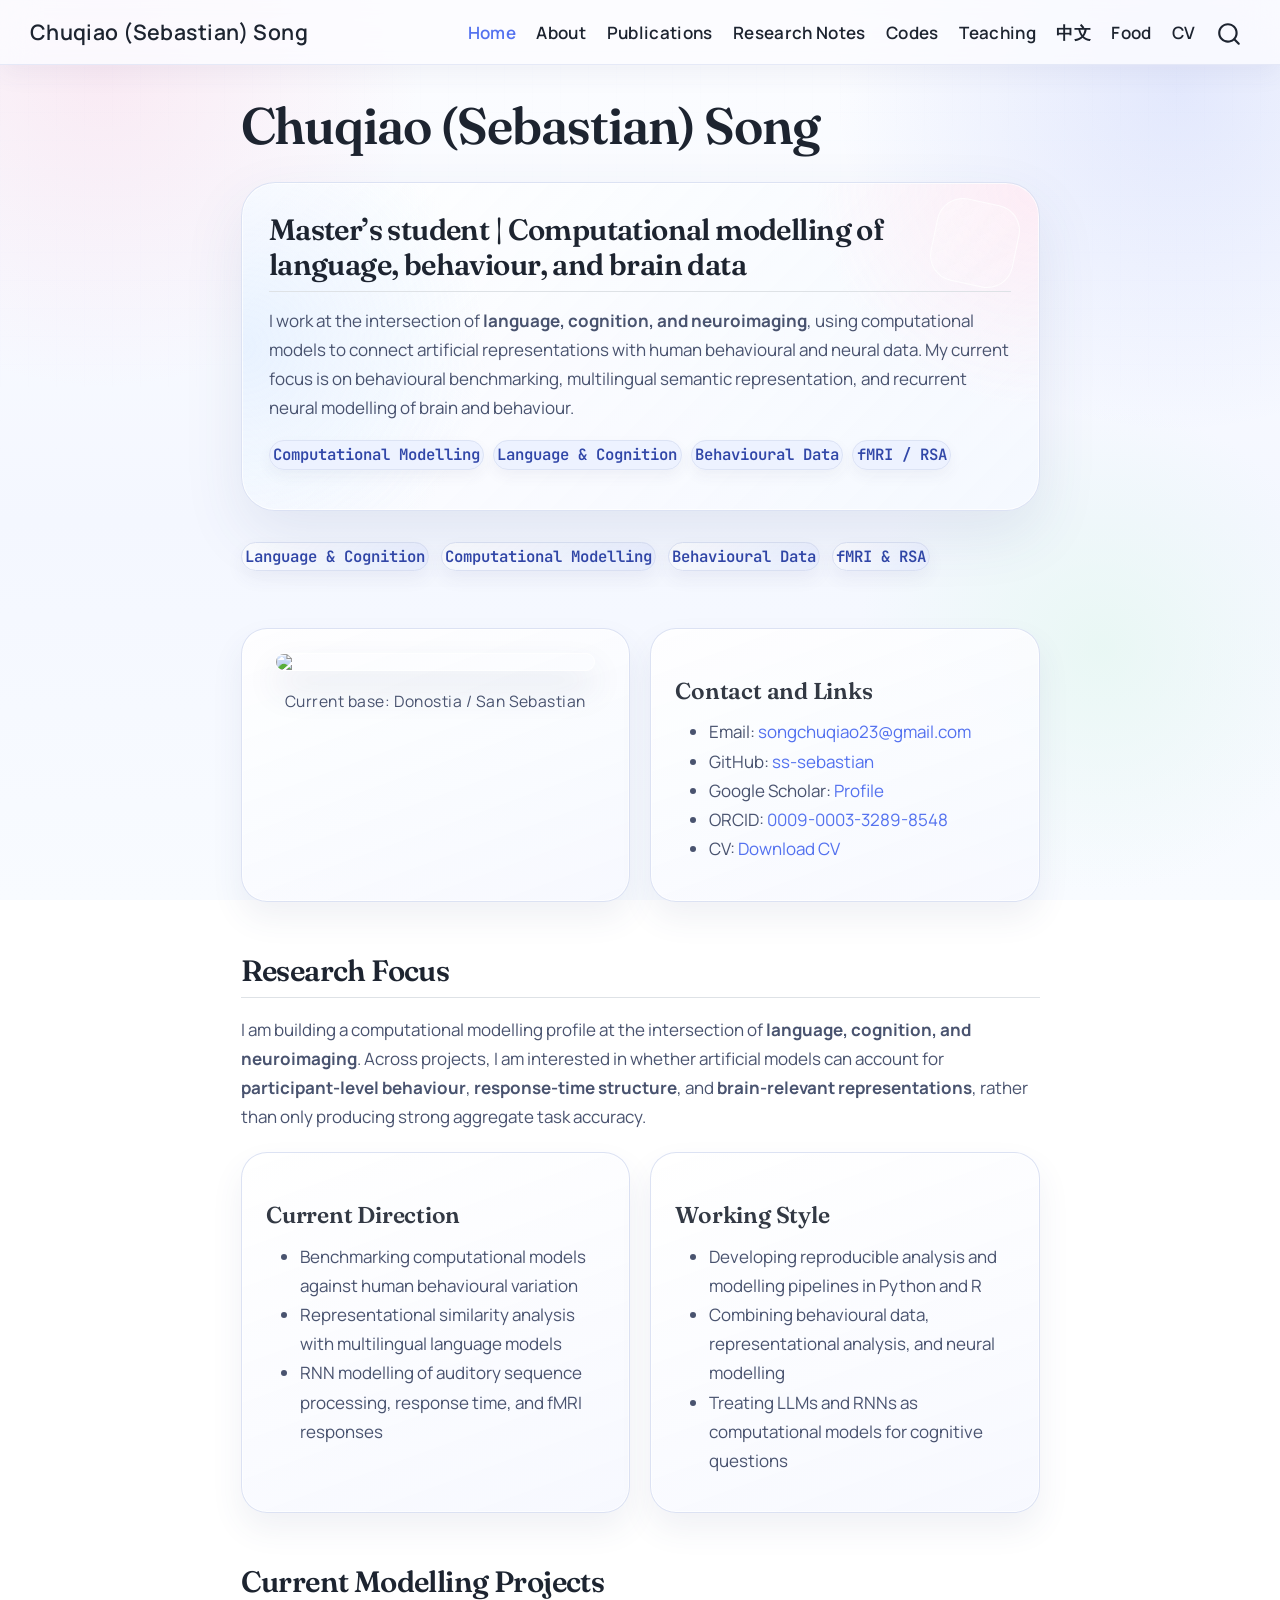
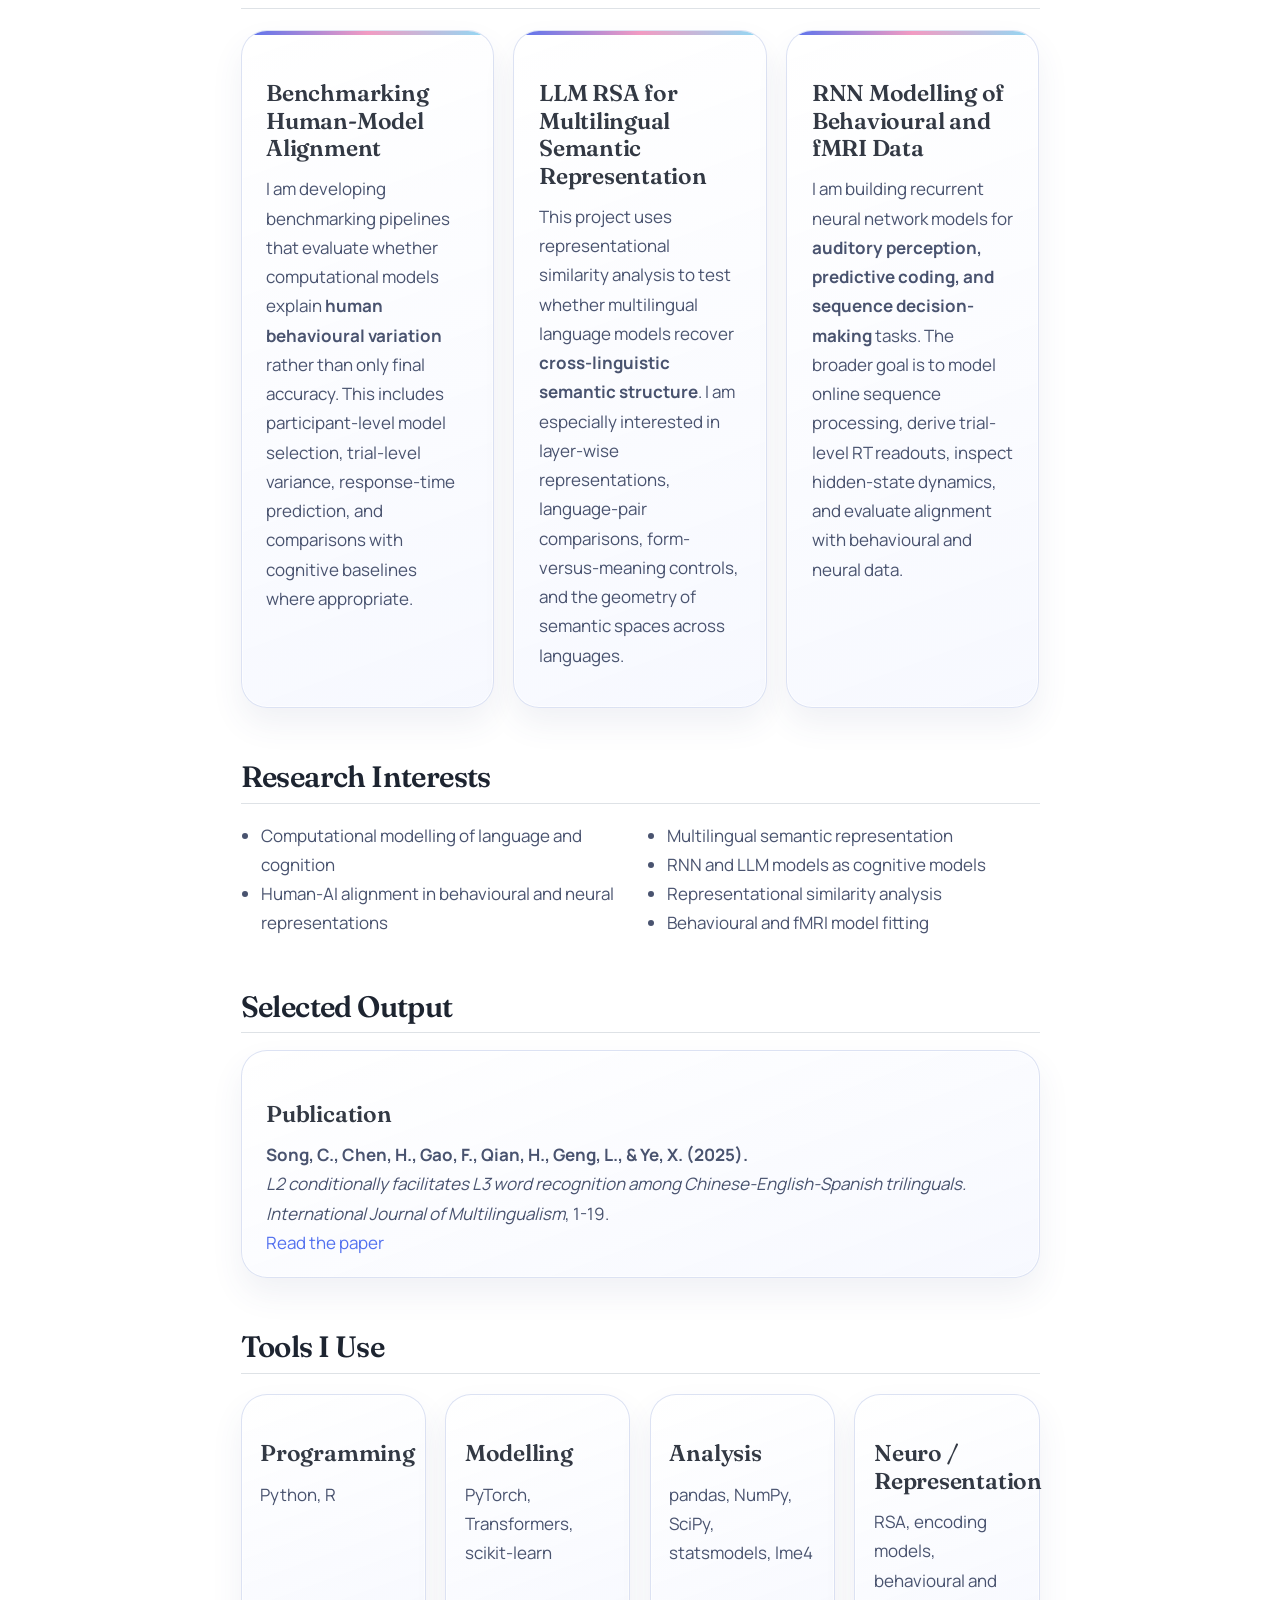
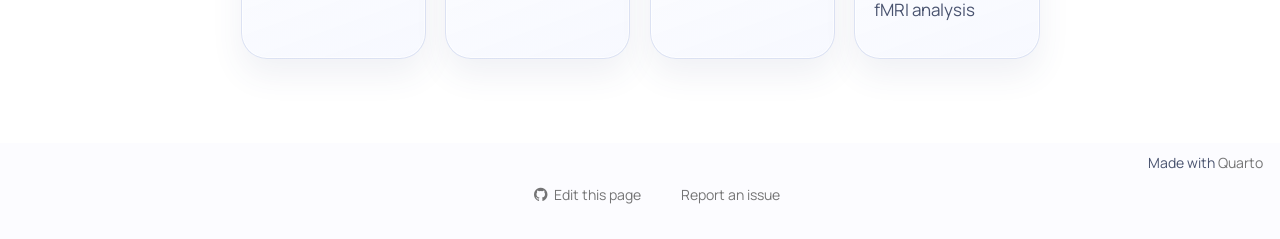
==== commit c04078cb: "style changed" ====
--- a/docs/index.html
+++ b/docs/index.html
@@ -41,7 +41,7 @@
 <link href="site_libs/quarto-html/quarto-syntax-highlighting-4ddf543e2355fdfec88fa953ceab072a.css" rel="stylesheet" id="quarto-text-highlighting-styles">
 <script src="site_libs/bootstrap/bootstrap.min.js"></script>
 <link href="site_libs/bootstrap/bootstrap-icons.css" rel="stylesheet">
-<link href="site_libs/bootstrap/bootstrap-049806b92d24795d61b7be0728e8c678.min.css" rel="stylesheet" append-hash="true" id="quarto-bootstrap" data-mode="light">
+<link href="site_libs/bootstrap/bootstrap-dd4c8806c775a5cda8573bd8116b9f9c.min.css" rel="stylesheet" append-hash="true" id="quarto-bootstrap" data-mode="light">
 <script id="quarto-search-options" type="application/json">{
   "location": "navbar",
   "copy-button": false,
